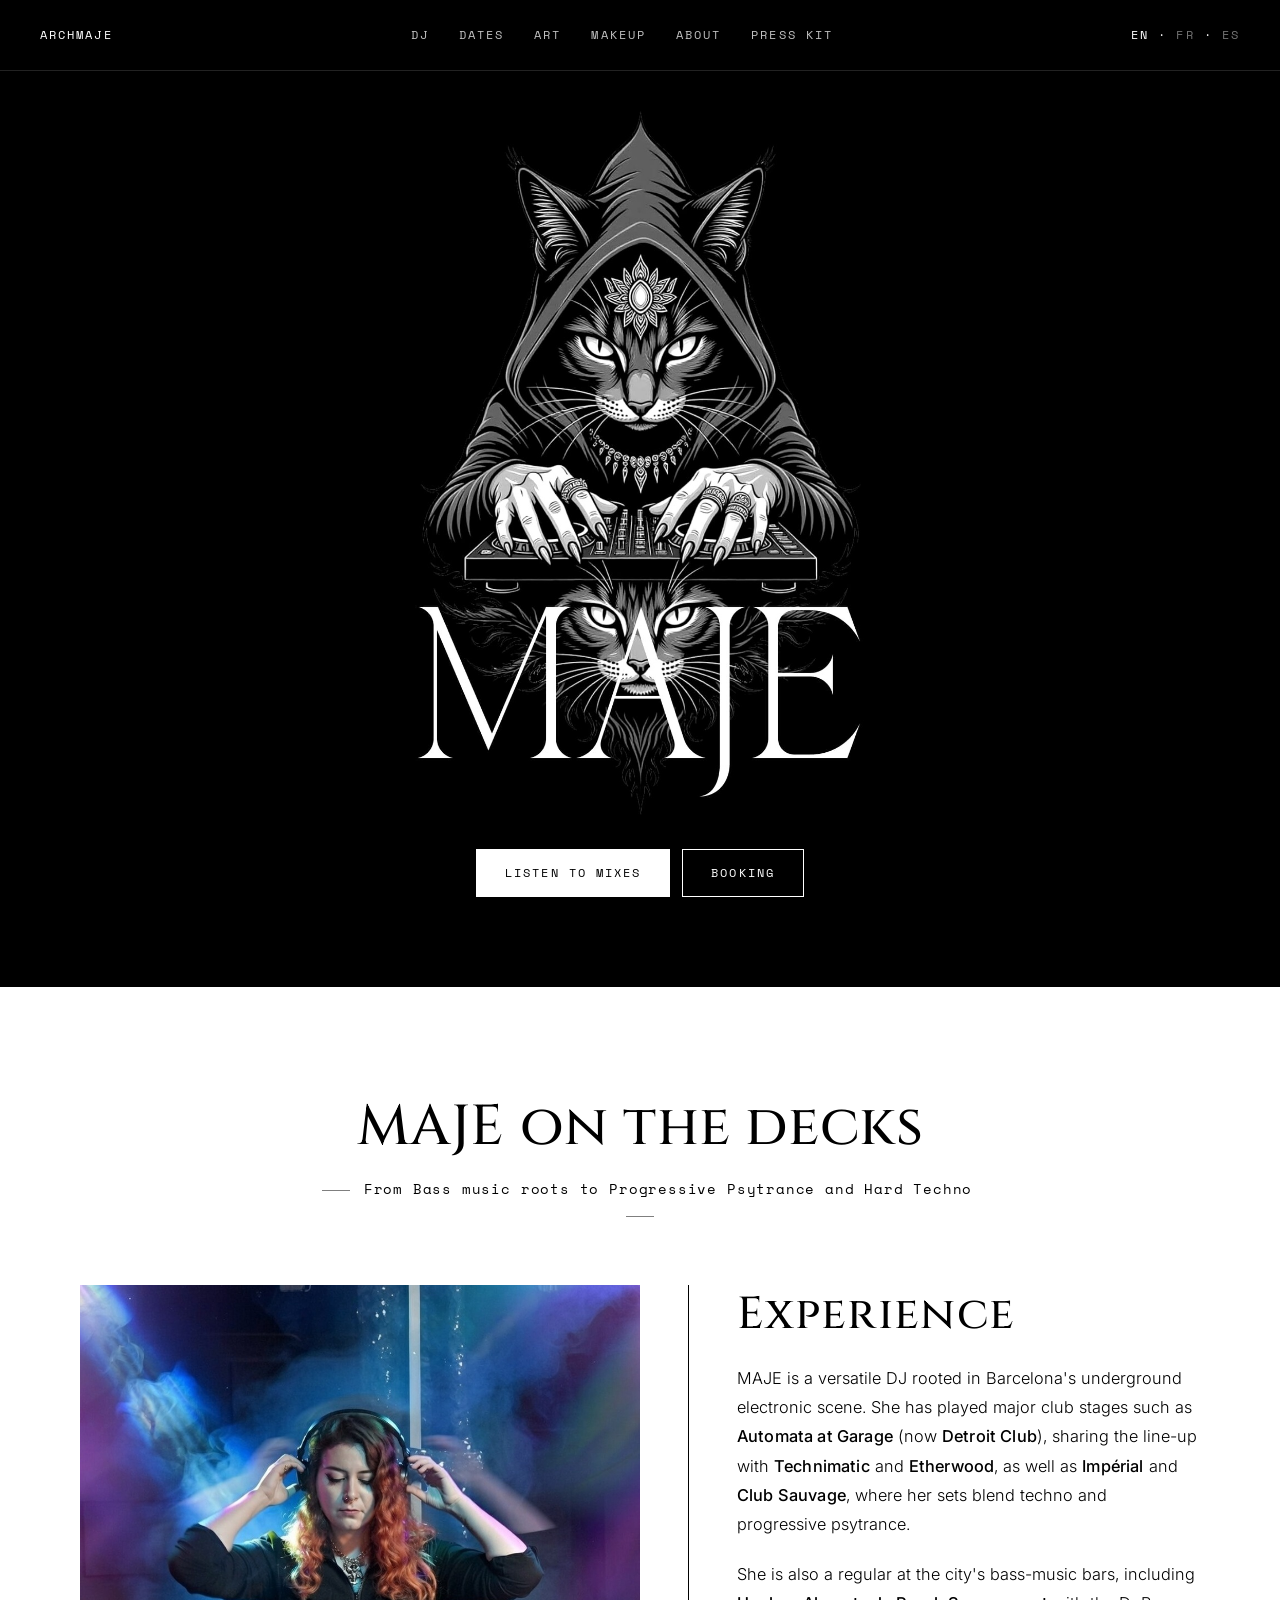
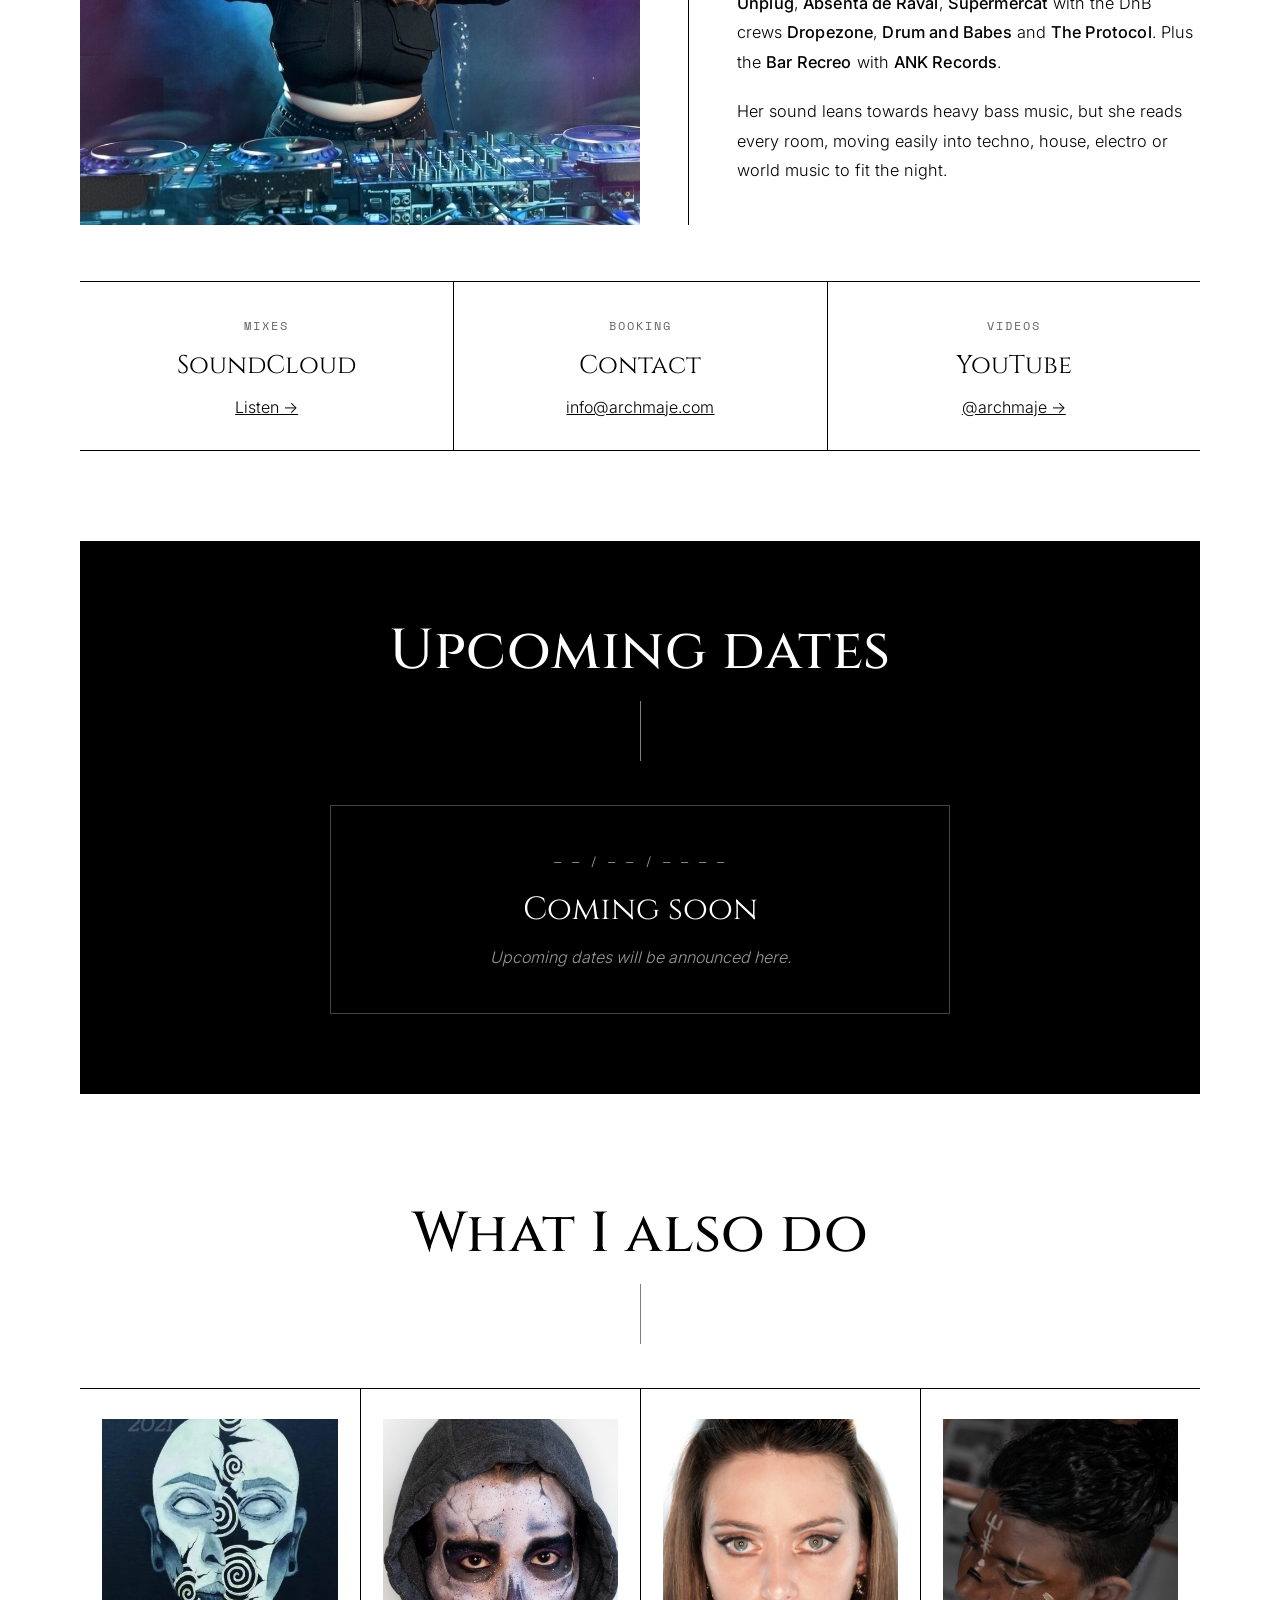
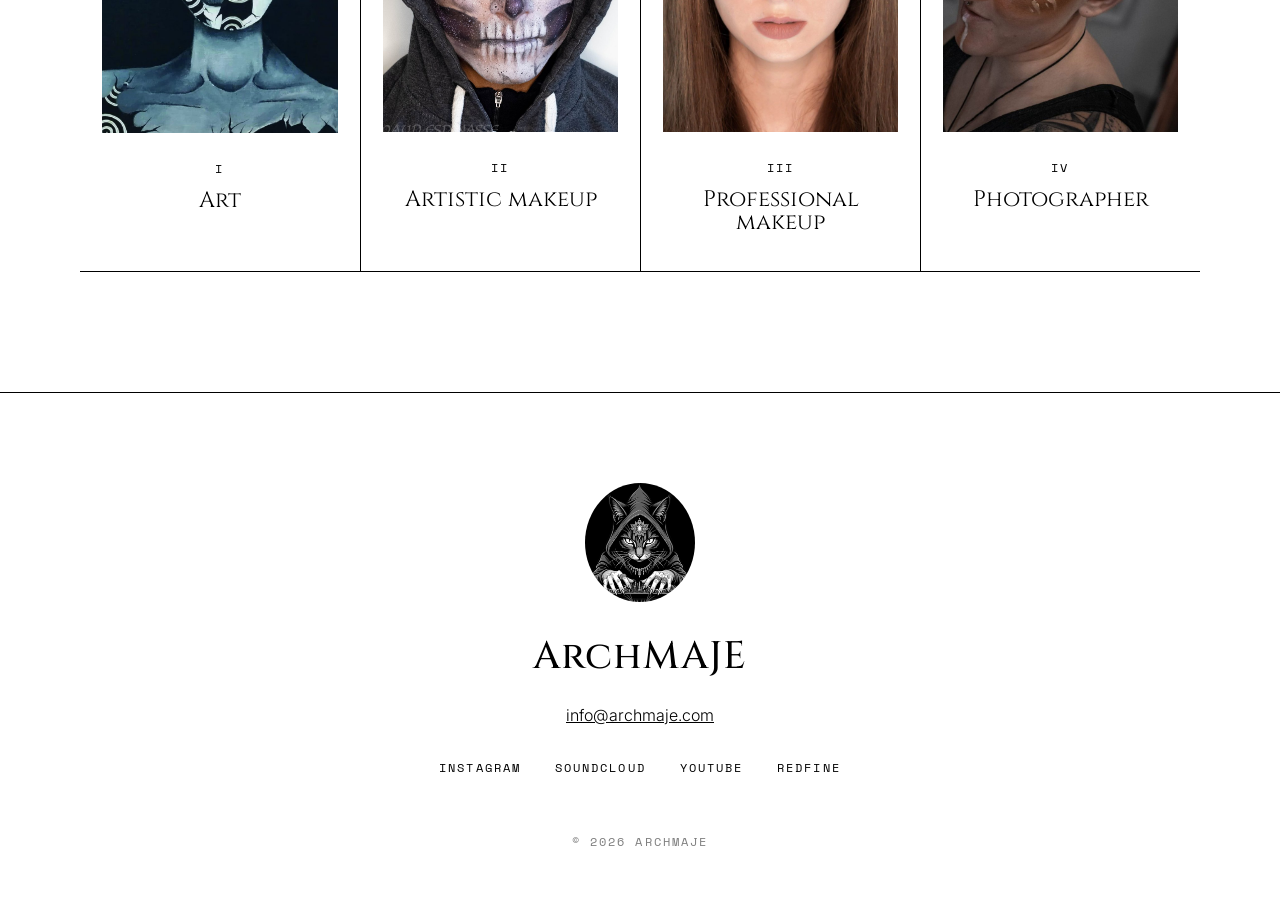
==== index.html @ 9d8100b6 "Add a hooded-cat favicon and link it from every page. The mark is the DJ cat's head from the logo, w" ====
<!doctype html>
<html lang="en">
<head>
<meta charset="utf-8"><meta name="viewport" content="width=device-width,initial-scale=1">
<link rel="icon" href="/favicon.ico" sizes="16x16 32x32 48x48">
<link rel="icon" type="image/png" sizes="32x32" href="/favicon-32x32.png">
<link rel="icon" type="image/png" sizes="16x16" href="/favicon-16x16.png">
<link rel="apple-touch-icon" sizes="180x180" href="/apple-touch-icon.png">
<link rel="manifest" href="/site.webmanifest">
<title>MAJE — ArchMAJE · DJ</title>
<link rel="stylesheet" href="base.css">
<link rel="stylesheet" href="site.css">
<style>
:root{--w:1120px}
.col{max-width:calc(var(--w) + 64px);margin:0 auto;padding:0 32px}
.hero{text-align:center;padding:40px 0 80px}
.hero img{width:min(560px,82vw);margin:0 auto}
.hero .btns{margin-top:34px}
#dj{padding:110px 0 0}
.intro{max-width:720px;margin:0 auto 56px;text-align:center}
.intro .genres{font-size:.85rem;letter-spacing:.06em;line-height:1.9;margin:0}
.intro .genres::before,.intro .genres::after{content:"";display:inline-block;width:28px;height:1px;background:currentColor;vertical-align:middle;margin:0 14px;opacity:.5}
.intro .txt{font-size:1.15rem;line-height:1.7;margin:0}
.djphoto img{width:100%;aspect-ratio:16/9;object-fit:cover;object-position:50% 40%}
.band{background:#000;color:#fff;padding:72px 32px}
.band .exp{max-width:680px;margin:0 auto}
.band .exp p{font-size:1.08rem;line-height:1.8;margin:0 0 24px}
.band .exp p:last-child{margin:0}
.links3{display:grid;grid-template-columns:repeat(3,1fr);border-bottom:1px solid #000}
.links3>div{padding:30px 20px;text-align:center}
.links3>div+div{border-left:1px solid #000}
.links3 b{display:block;font-family:var(--fc);font-weight:400;font-size:1.6rem;margin:8px 0}
#dates{padding:90px 0 0}
.datesbox{background:#000;color:#fff;padding:80px 32px;text-align:center}
.datesbox h2{margin-bottom:18px}
.date{max-width:620px;margin:0 auto;border:1px solid #444;padding:42px 24px}
.date p{font-family:var(--fc);font-size:2rem;margin:10px 0}
#disciplines{padding:110px 0 120px}
.disc{display:grid;grid-template-columns:repeat(4,minmax(0,1fr));border-top:1px solid #000;border-bottom:1px solid #000}
.disc a{display:block;text-decoration:none;padding:30px 22px 36px;text-align:center}
.disc a+a{border-left:1px solid #000}
.disc img{width:100%;aspect-ratio:3/4;object-fit:cover;margin-bottom:22px}
.disc h3{font-family:var(--fc);font-weight:400;font-size:1.4rem;line-height:1.05;margin:8px 0 0}
footer{border-top:1px solid #000}
@media (max-width:860px){
 .col{padding:0 18px}
 #dj{padding:72px 0 0}
 .intro .genres::before,.intro .genres::after{display:none}
 .djphoto img{aspect-ratio:4/5}
 .band{padding:48px 22px}
 .links3{grid-template-columns:1fr}.links3>div+div{border-left:0;border-top:1px solid #000}
 #dates{padding:64px 0 0}.datesbox{padding:56px 18px}
 .date{padding:30px 16px}
 .date p{font-size:1.45rem}
 #disciplines{padding:72px 0 80px}
 .disc{grid-template-columns:repeat(2,minmax(0,1fr))}
 .disc a:nth-child(3){border-left:0}
 .disc a:nth-child(n+3){border-top:1px solid #000}
 .disc a{padding:20px 12px 26px}.disc h3{font-size:1.1rem}
}
.v{font-weight:500;letter-spacing:.01em}
.sigil{width:120px;height:24px;display:block;margin:0 auto;stroke:currentColor;stroke-width:1;fill:none}.sigil .f{fill:currentColor;stroke:none}
.links3{border-top:1px solid #000}
.tc{display:grid;grid-template-columns:1fr 1fr;align-items:stretch}
.tcp img{width:100%;height:100%;min-height:100%;object-fit:cover;object-position:50% 30%}
.tct{border-left:1px solid #000;margin-left:48px;padding:8px 0 40px 48px;display:flex;flex-direction:column;justify-content:center}
.tct .k{opacity:.55;display:block;margin-bottom:14px}
.tct h3{font-family:var(--fd);letter-spacing:.03em;font-weight:500;font-size:2.8rem;line-height:1;margin:0 0 26px}
.tct p{font-size:1.02rem;line-height:1.8;margin:0 0 20px}
.tct p:last-child{margin:0}
.links3{margin-top:56px}
@media (max-width:860px){.tc{grid-template-columns:1fr}.tcp img{aspect-ratio:4/5;height:auto}
.tct{border-left:0;border-top:1px solid #000;margin:32px 0 0;padding:32px 0 0}.tct h3{font-size:2.2rem}.links3{margin-top:44px}}
</style>
</head>
<body>
<div class="dark" style="position:relative">
 <div class="top">
  <a class="mono home" href="./">ArchMAJE</a>
  <nav class="mono"><a href="#dj">DJ</a><a href="#dates">Dates</a><a href="art/">Art</a><a href="makeup/">Makeup</a><a href="about/">About</a><a href="press-kit/">Press kit</a></nav>
  <span class="lang mono"><a class="on" href="#">EN</a> · <a href="#">FR</a> · <a href="#">ES</a></span>
 </div>
 <div class="hero">
  <img src="assets/logo-cats-mark.jpg" alt="MAJE logo: hooded black cat at the decks">
  <div class="btns"><a class="btn fill mono" href="https://soundcloud.com/maud-espinasse">Listen to mixes</a><a class="btn mono" href="mailto:info@archmaje.com">Booking</a></div>
 </div>
</div>

<section id="dj" class="light"><div class="col">
 <h2>MAJE on the decks</h2>
 <div class="intro">
  <p class="genres mono" style="text-transform:none">From Bass music roots to Progressive Psytrance and Hard Techno</p>
 </div>
 <div class="tc">
  <div class="tcp"><img src="assets/dj-photo-clean.jpg" alt="MAJE at the decks"></div>
  <div class="tct">
   <h3>Experience</h3>
   <p>MAJE is a versatile DJ rooted in Barcelona's underground electronic scene. She has played major club stages such as <span class="v">Automata at Garage</span> (now <span class="v">Detroit Club</span>), sharing the line-up with <span class="v">Technimatic</span> and <span class="v">Etherwood</span>, as well as <span class="v">Impérial</span> and <span class="v">Club Sauvage</span>, where her sets blend techno and progressive psytrance.</p>
   <p>She is also a regular at the city's bass-music bars, including <span class="v">Unplug</span>, <span class="v">Absenta de Raval</span>, <span class="v">Supermercat</span> with the DnB crews <span class="v">Dropezone</span>, <span class="v">Drum and Babes</span> and <span class="v">The Protocol</span>. Plus the <span class="v">Bar Recreo</span> with <span class="v">ANK Records</span>.</p>
   <p>Her sound leans towards heavy bass music, but she reads every room, moving easily into techno, house, electro or world music to fit the night.</p>
  </div>
 </div>
 <div class="links3">
  <div><span class="mono" style="opacity:.6">Mixes</span><b>SoundCloud</b><a href="https://soundcloud.com/maud-espinasse">Listen →</a></div>
  <div><span class="mono" style="opacity:.6">Booking</span><b>Contact</b><a href="mailto:info@archmaje.com">info@archmaje.com</a></div>
  <div><span class="mono" style="opacity:.6">Videos</span><b>YouTube</b><a href="https://www.youtube.com/@archmaje">@archmaje →</a></div>
 </div>
</div></section>

<section id="dates" class="light"><div class="col">
 <div class="datesbox">
  <h2>Upcoming dates</h2>
  <div class="rule"></div>
  <div class="date"><span class="mono" style="opacity:.6">— — / — — / — — — —</span><p>Coming soon</p><span class="ph">Upcoming dates will be announced here.</span></div>
 </div>
</div></section>

<section id="disciplines" class="light"><div class="col">
 <h2>What I also do</h2>
 <div class="rule"></div>
 <div class="disc">
  <a href="art/"><img src="assets/site/me/SPIRAL.jpg" alt="Art"><span class="mono">I</span><h3>Art</h3></a>
  <a href="makeup/#artistic"><img src="assets/site/me/JONSQUELETTE.jpg" alt="Artistic makeup"><span class="mono">II</span><h3>Artistic makeup</h3></a>
  <a href="makeup/#photoshoot"><img src="assets/site/me/Victoria2Final.jpg" alt="Professional makeup"><span class="mono">III</span><h3>Professional makeup</h3></a>
  <a href="makeup/#photography"><img src="assets/site/me/DSC9454CROP.jpg" alt="Photographer"><span class="mono">IV</span><h3>Photographer</h3></a>
 </div>
</div></section>

<footer class="light">
 <img class="catmini" src="assets/logo-cat-only.jpg" alt="">
 <p style="font-family:var(--fd);letter-spacing:.03em;font-weight:500;font-size:2.4rem;margin:0">ArchMAJE</p>
 <p><a href="mailto:info@archmaje.com">info@archmaje.com</a></p>
 <div class="soc mono"><a href="https://www.instagram.com/archmaje/">Instagram</a><a href="https://soundcloud.com/maud-espinasse">SoundCloud</a><a href="https://www.youtube.com/@archmaje">YouTube</a><a href="https://archmaje.com/redfine/">Redfine</a></div>
 <p class="mono" style="opacity:.5">© 2026 ArchMAJE</p>
</footer>
</body></html>
---- base.css ----
@font-face{font-family:"Cinzel";src:url("assets/fonts/alt/cinzel/Cinzel%5Bwght%5D.ttf") format("truetype");font-weight:400 900;font-display:swap}
:root{--fd:"Cinzel",serif;--fc:"Cinzel",serif}
@font-face{font-family:"Inter";src:url(assets/fonts/Inter.ttf) format("truetype");font-weight:100 900;font-display:swap}
@font-face{font-family:"Space Mono";src:url(assets/fonts/SpaceMono.ttf) format("truetype");font-display:swap}
*,*::before,*::after{box-sizing:border-box}
html{scroll-behavior:smooth}
body{margin:0;font-family:"Inter",system-ui,sans-serif;font-weight:300;line-height:1.6;-webkit-font-smoothing:antialiased}
img{max-width:100%;display:block}
a{color:inherit}
.mono{font-family:"Space Mono",monospace;text-transform:uppercase;letter-spacing:.18em;font-size:.72rem}
.serif{font-family:var(--fc);font-weight:400}
.bw{filter:grayscale(1) contrast(1.1);transition:filter .4s}
.bw:hover{filter:grayscale(0)}
.lang a{text-decoration:none;opacity:.45}.lang a.on{opacity:1}
.ph{opacity:.55;font-style:italic}
.icon{width:18px;height:18px;fill:currentColor;vertical-align:-3px}
---- site.css ----
/* Shared Grimoire styles for sub-pages */
body{background:#fff;color:#000}
.wrap{max-width:1120px;margin:0 auto;padding:0 32px}
.wide{max-width:1360px;margin:0 auto;padding:0 32px}
.dark{background:#000;color:#fff}
.light{background:#fff;color:#000}
.top{display:flex;justify-content:space-between;align-items:center;gap:20px;padding:26px 40px;border-bottom:1px solid #222}
.top .home{text-decoration:none}
.top nav{display:flex;gap:30px}
.top nav a{text-decoration:none;opacity:.75}
.top nav a:hover,.top nav a.cur{opacity:1;text-decoration:underline;text-underline-offset:6px}
.phero{text-align:center;padding:70px 0 90px;position:relative}
.phero .cat{width:110px;height:110px;border-radius:50%;object-fit:cover;object-position:50% 25%;margin:0 auto 34px;border:1px solid #333}
.phero h1{font-family:var(--fd);letter-spacing:.03em;font-weight:500;font-size:clamp(2.8rem,7vw,6rem);line-height:1;margin:0 0 18px}
.phero p.sub{max-width:620px;margin:0 auto;opacity:.75}
.vert{position:absolute;right:40px;top:50%;transform:translateY(-50%);writing-mode:vertical-rl;letter-spacing:.6em}
.num{display:block;text-align:center;margin-bottom:18px;opacity:.55}
h2{font-family:var(--fd);font-weight:500;text-align:center;font-size:clamp(1.9rem,4.4vw,3.6rem);line-height:1.1;margin:0 0 18px;letter-spacing:.01em}
.rule{width:1px;height:60px;background:currentColor;margin:0 auto 44px;opacity:.5}
section{padding:110px 0}
.btn{display:inline-block;border:1px solid currentColor;padding:14px 28px;text-decoration:none;margin:0 6px 10px}
.dark .btn.fill{background:#fff;color:#000;border-color:#fff}
.light .btn.fill{background:#000;color:#fff;border-color:#000}
.center{text-align:center}
.gal{columns:3 300px;column-gap:18px}
.gal a{display:block;break-inside:avoid;margin:0 0 18px}
.gal img{width:100%;height:auto;transition:opacity .3s}
.gal a:hover img{opacity:.85}
.chips{display:flex;justify-content:center;flex-wrap:wrap;gap:10px;margin:0 0 0}
.chips a{border:1px solid currentColor;padding:9px 16px;text-decoration:none}
.ph{opacity:.6;font-style:italic}
footer{text-align:center;padding:90px 0 40px}
footer .catmini{width:110px;margin:0 auto 24px;border-radius:50%}
footer .soc{display:flex;justify-content:center;gap:34px;margin:30px 0 56px;flex-wrap:wrap}
footer .soc a{text-decoration:none}
@media (max-width:860px){
 .top{flex-wrap:wrap;padding:16px 20px;gap:12px}
 .top nav{order:3;width:100%;overflow-x:auto;gap:12px;padding-bottom:4px;white-space:nowrap;justify-content:space-between;font-size:.62rem;letter-spacing:.1em}
 .vert{display:none}
 .wrap,.wide{padding:0 18px}
 section{padding:72px 0}
 .phero{padding:48px 0 64px}
 .gal{columns:2;column-gap:10px}.gal a{margin-bottom:10px}
}
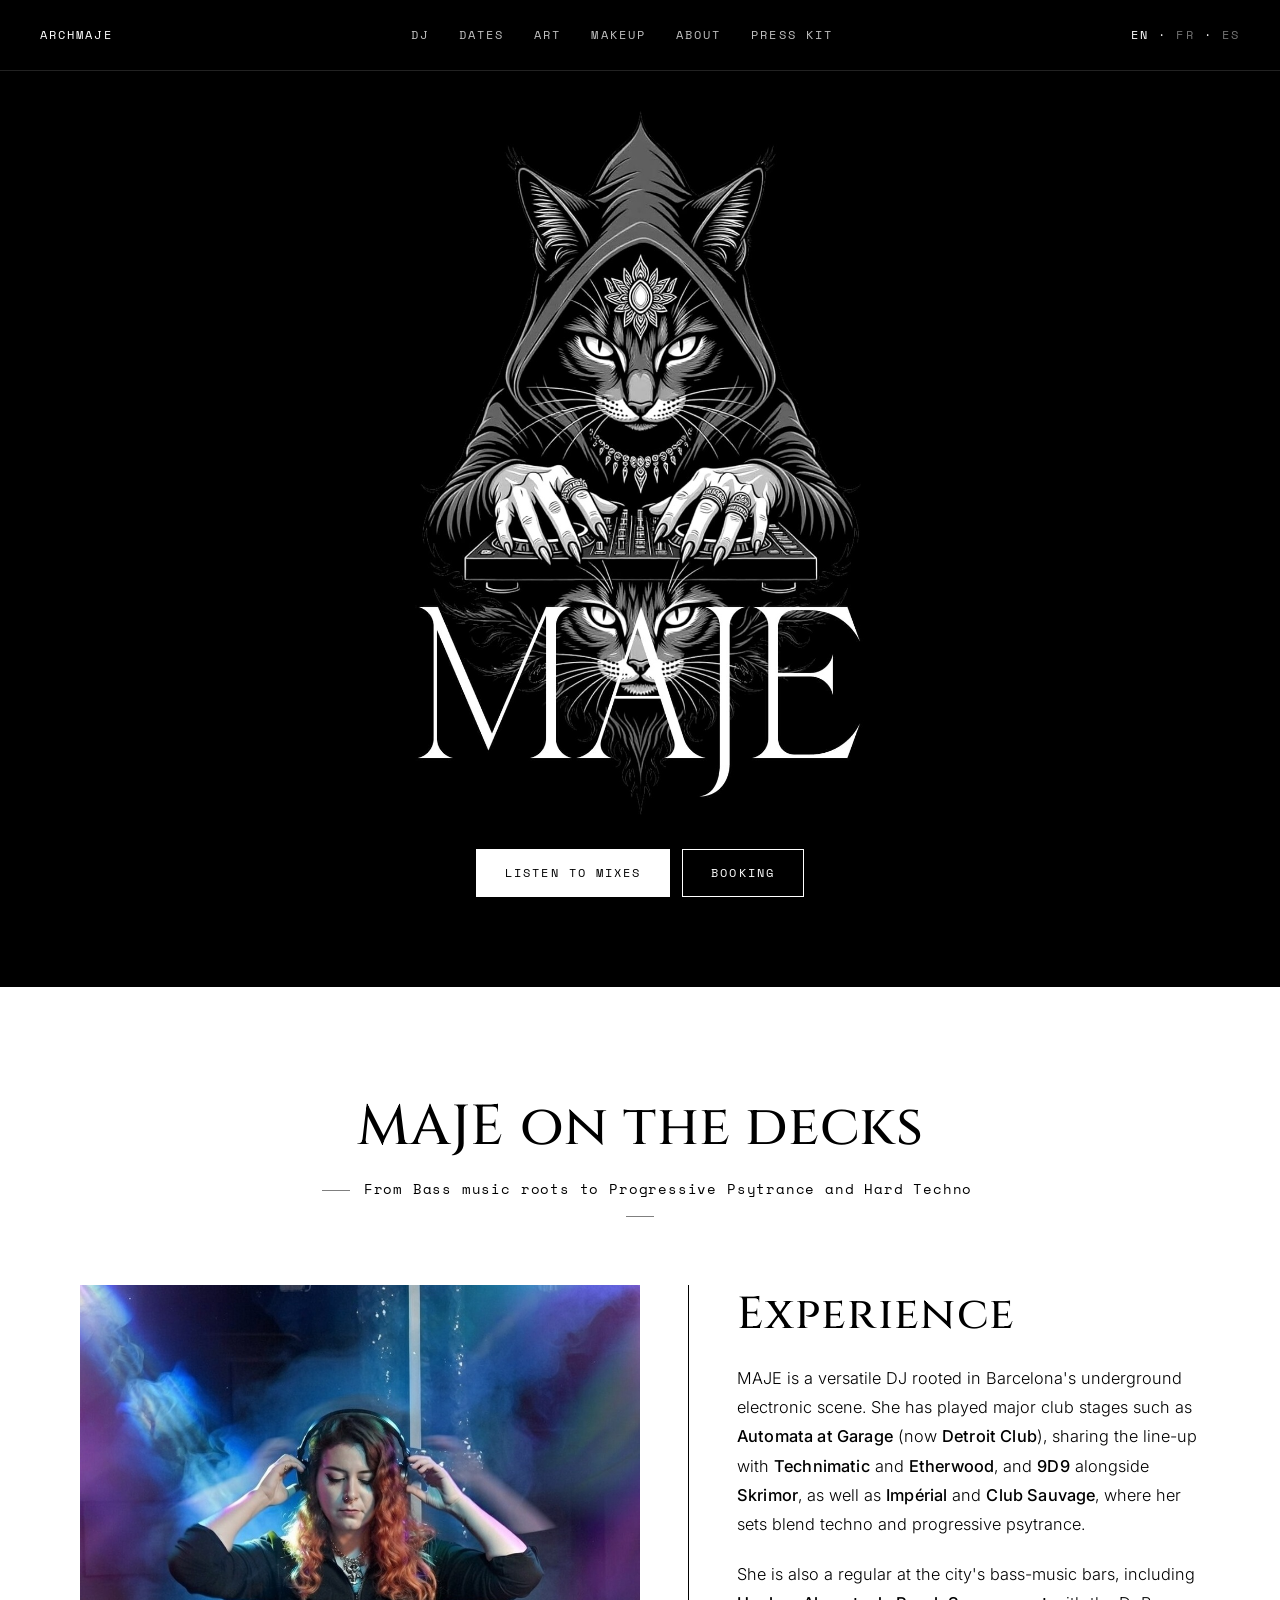
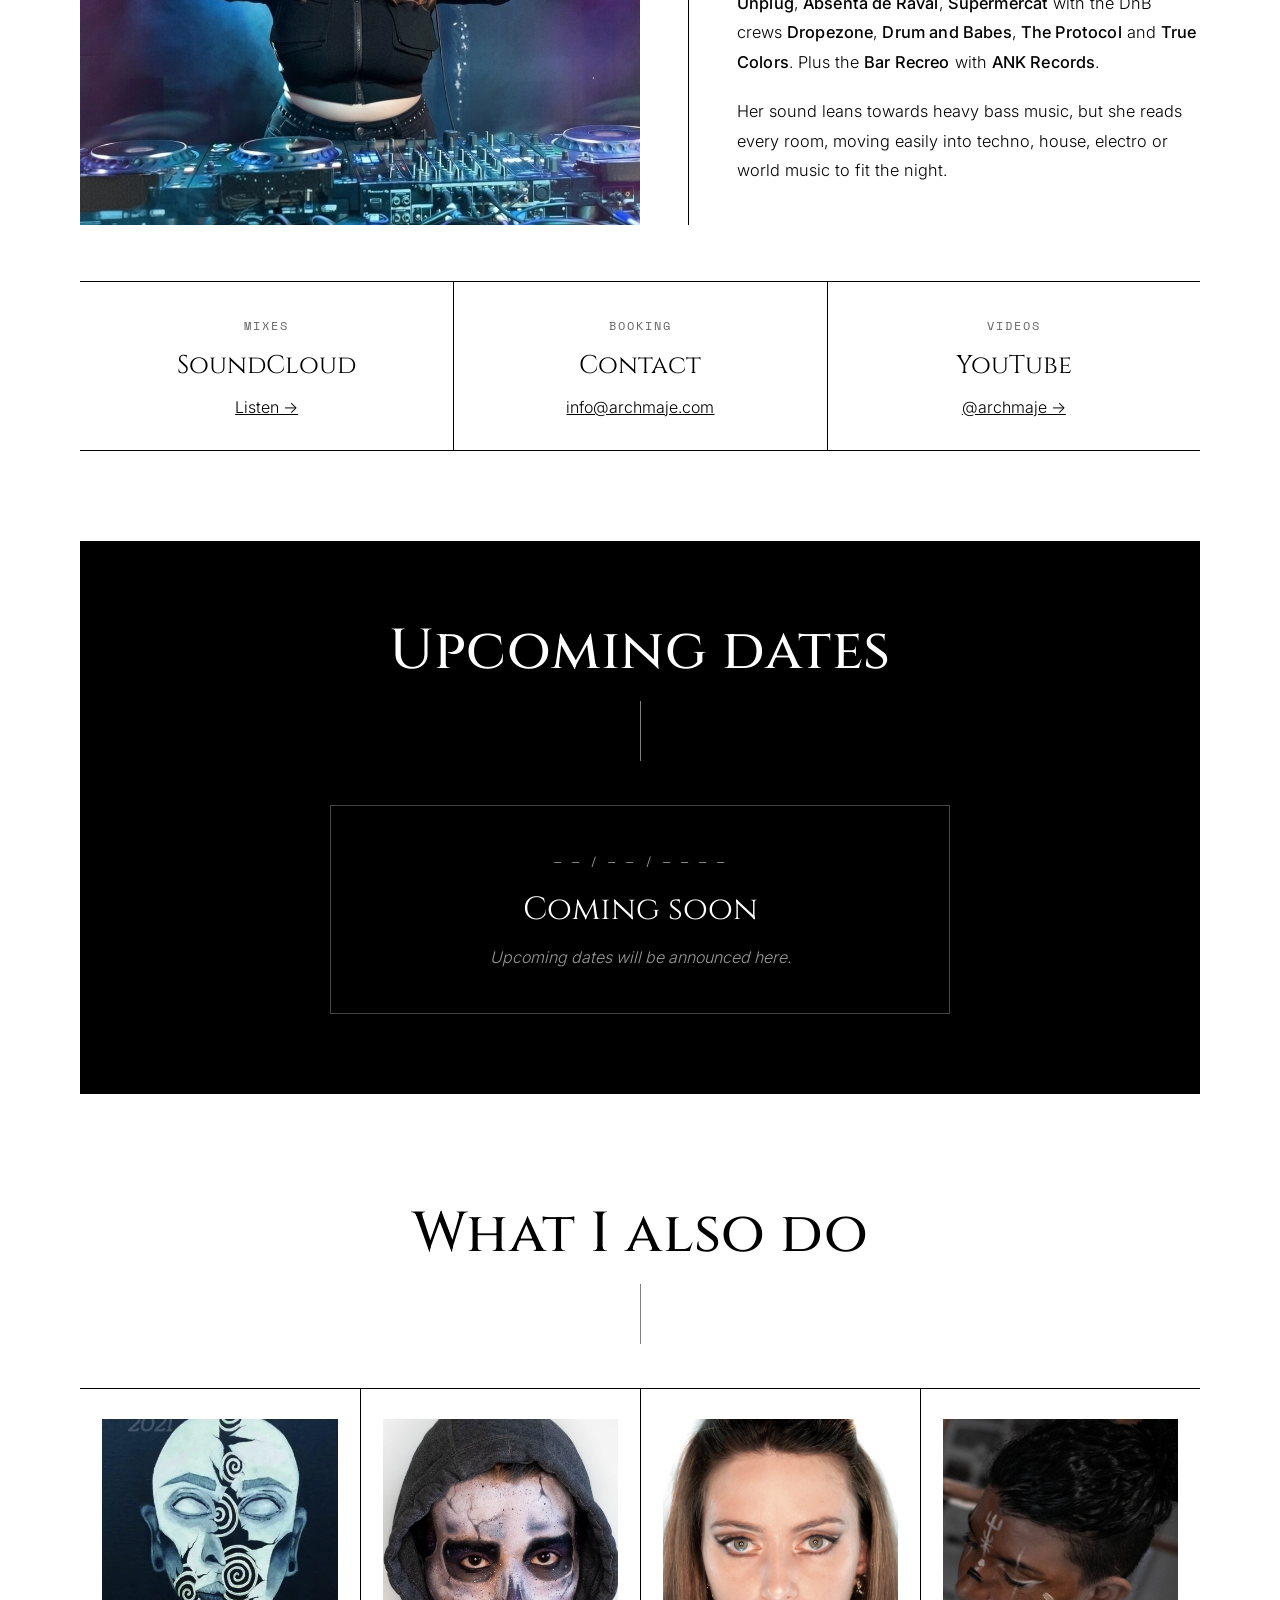
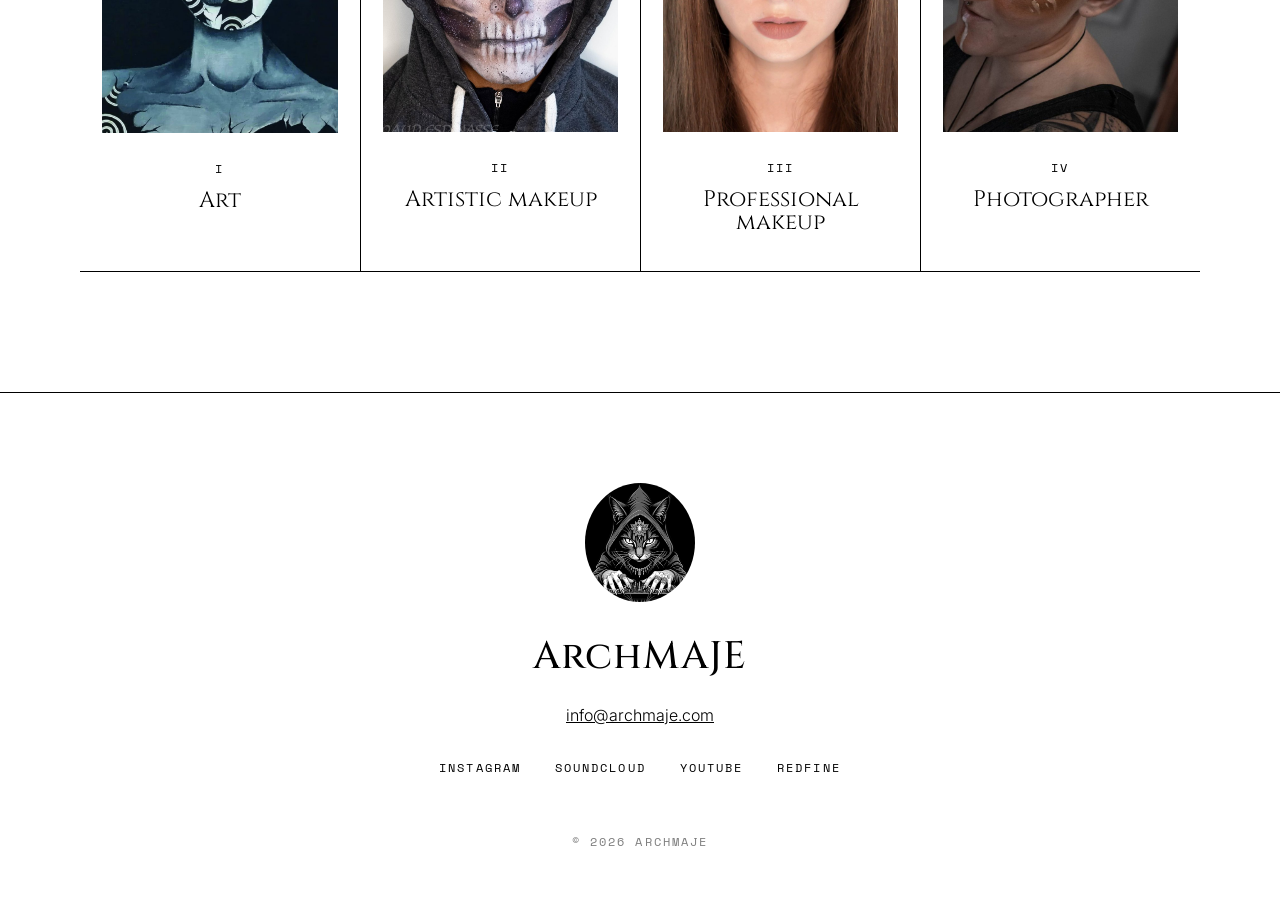
==== commit 52a6a203: "Add 9D9, Skrimor, and True Colors to the Experience copy. Name the 9D9 lineup and the True Colors cr" ====
--- a/index.html
+++ b/index.html
@@ -95,8 +95,8 @@
   <div class="tcp"><img src="assets/dj-photo-clean.jpg" alt="MAJE at the decks"></div>
   <div class="tct">
    <h3>Experience</h3>
-   <p>MAJE is a versatile DJ rooted in Barcelona's underground electronic scene. She has played major club stages such as <span class="v">Automata at Garage</span> (now <span class="v">Detroit Club</span>), sharing the line-up with <span class="v">Technimatic</span> and <span class="v">Etherwood</span>, as well as <span class="v">Impérial</span> and <span class="v">Club Sauvage</span>, where her sets blend techno and progressive psytrance.</p>
-   <p>She is also a regular at the city's bass-music bars, including <span class="v">Unplug</span>, <span class="v">Absenta de Raval</span>, <span class="v">Supermercat</span> with the DnB crews <span class="v">Dropezone</span>, <span class="v">Drum and Babes</span> and <span class="v">The Protocol</span>. Plus the <span class="v">Bar Recreo</span> with <span class="v">ANK Records</span>.</p>
+   <p>MAJE is a versatile DJ rooted in Barcelona's underground electronic scene. She has played major club stages such as <span class="v">Automata at Garage</span> (now <span class="v">Detroit Club</span>), sharing the line-up with <span class="v">Technimatic</span> and <span class="v">Etherwood</span>, and <span class="v">9D9</span> alongside <span class="v">Skrimor</span>, as well as <span class="v">Impérial</span> and <span class="v">Club Sauvage</span>, where her sets blend techno and progressive psytrance.</p>
+   <p>She is also a regular at the city's bass-music bars, including <span class="v">Unplug</span>, <span class="v">Absenta de Raval</span>, <span class="v">Supermercat</span> with the DnB crews <span class="v">Dropezone</span>, <span class="v">Drum and Babes</span>, <span class="v">The Protocol</span> and <span class="v">True Colors</span>. Plus the <span class="v">Bar Recreo</span> with <span class="v">ANK Records</span>.</p>
    <p>Her sound leans towards heavy bass music, but she reads every room, moving easily into techno, house, electro or world music to fit the night.</p>
   </div>
  </div>
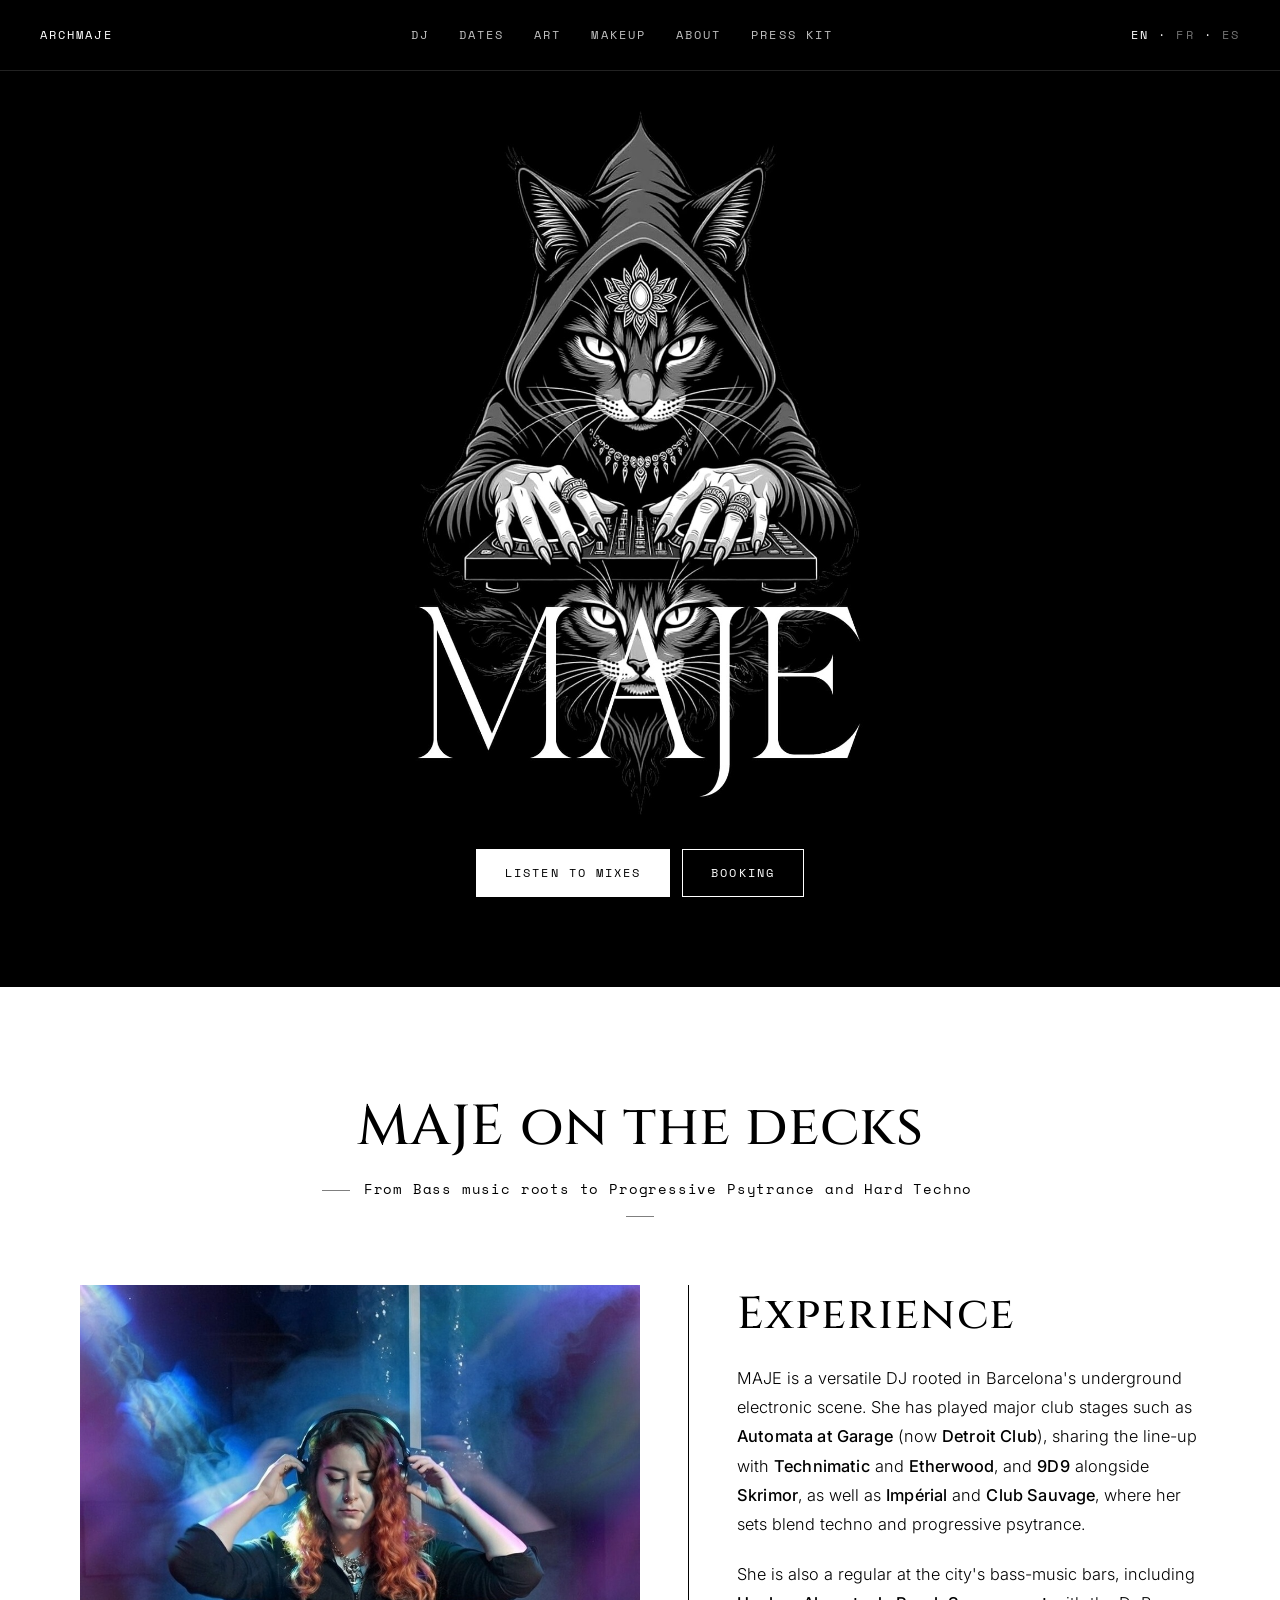
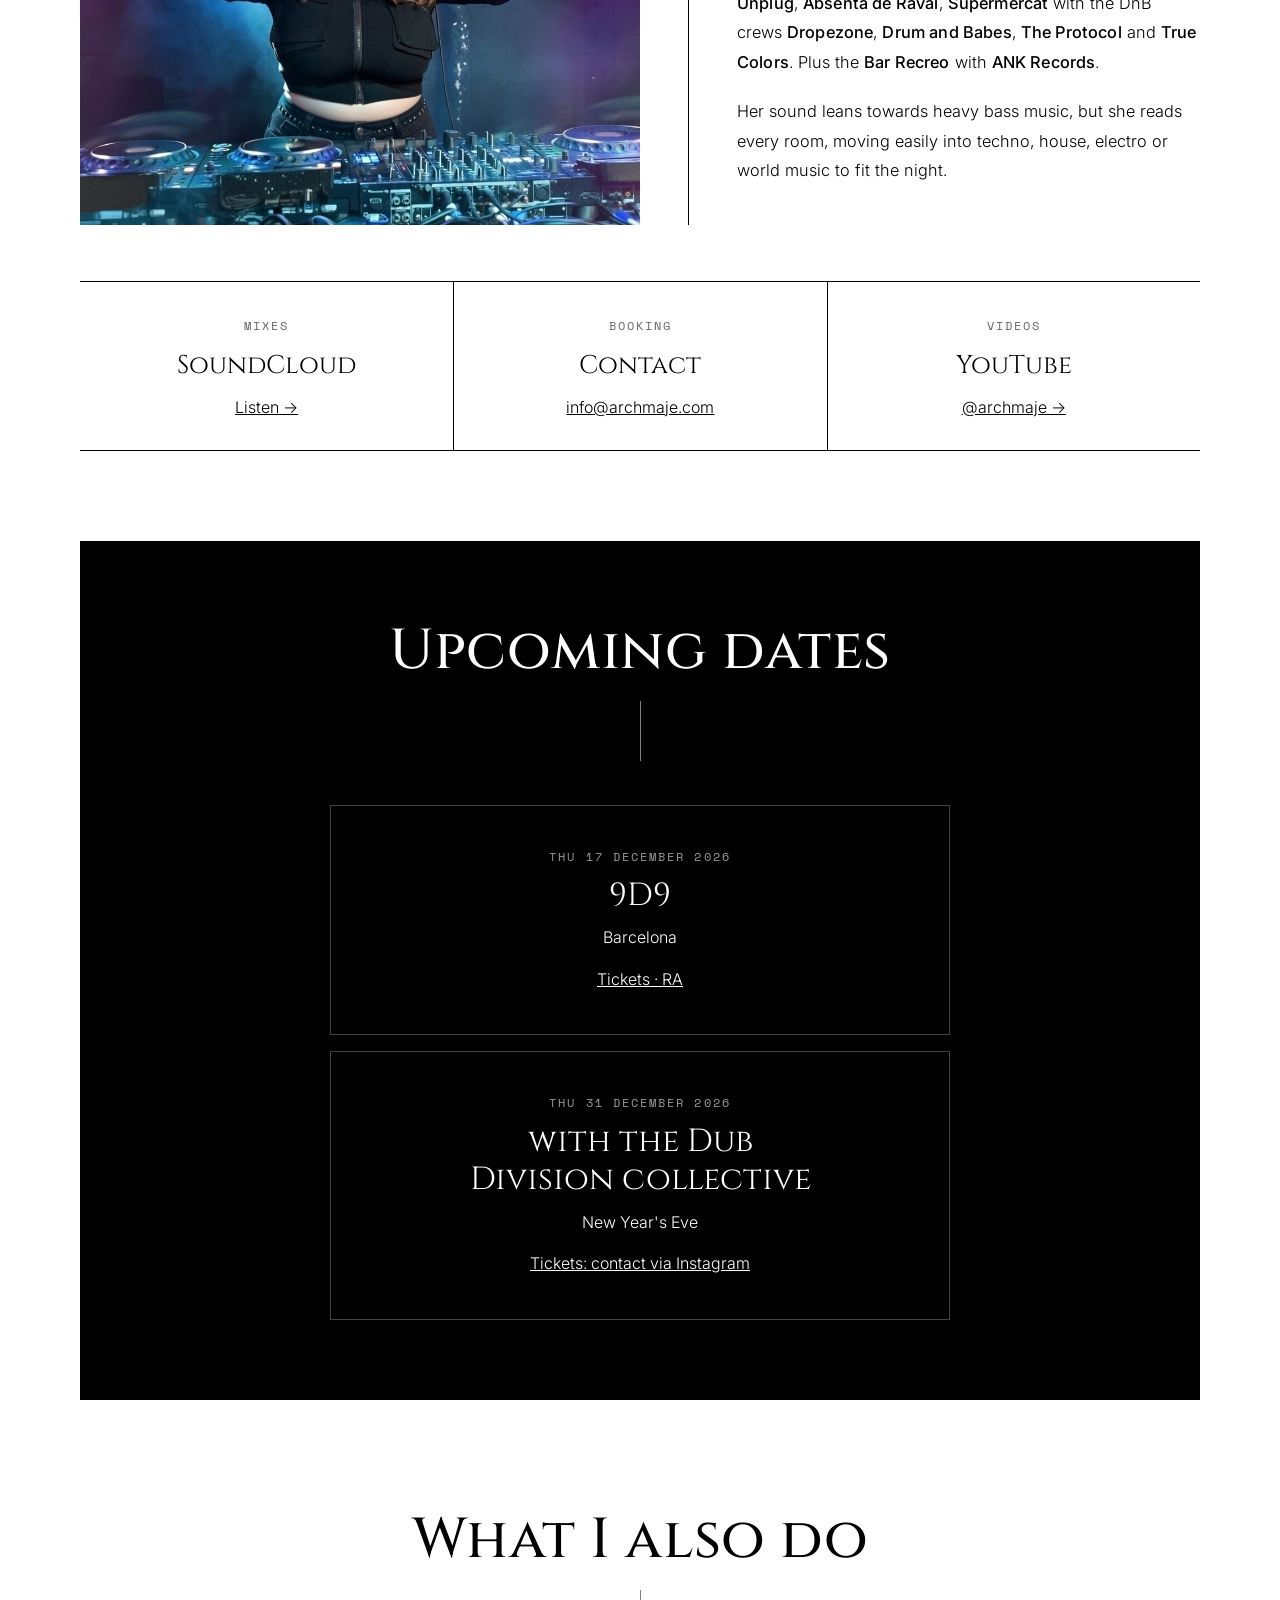
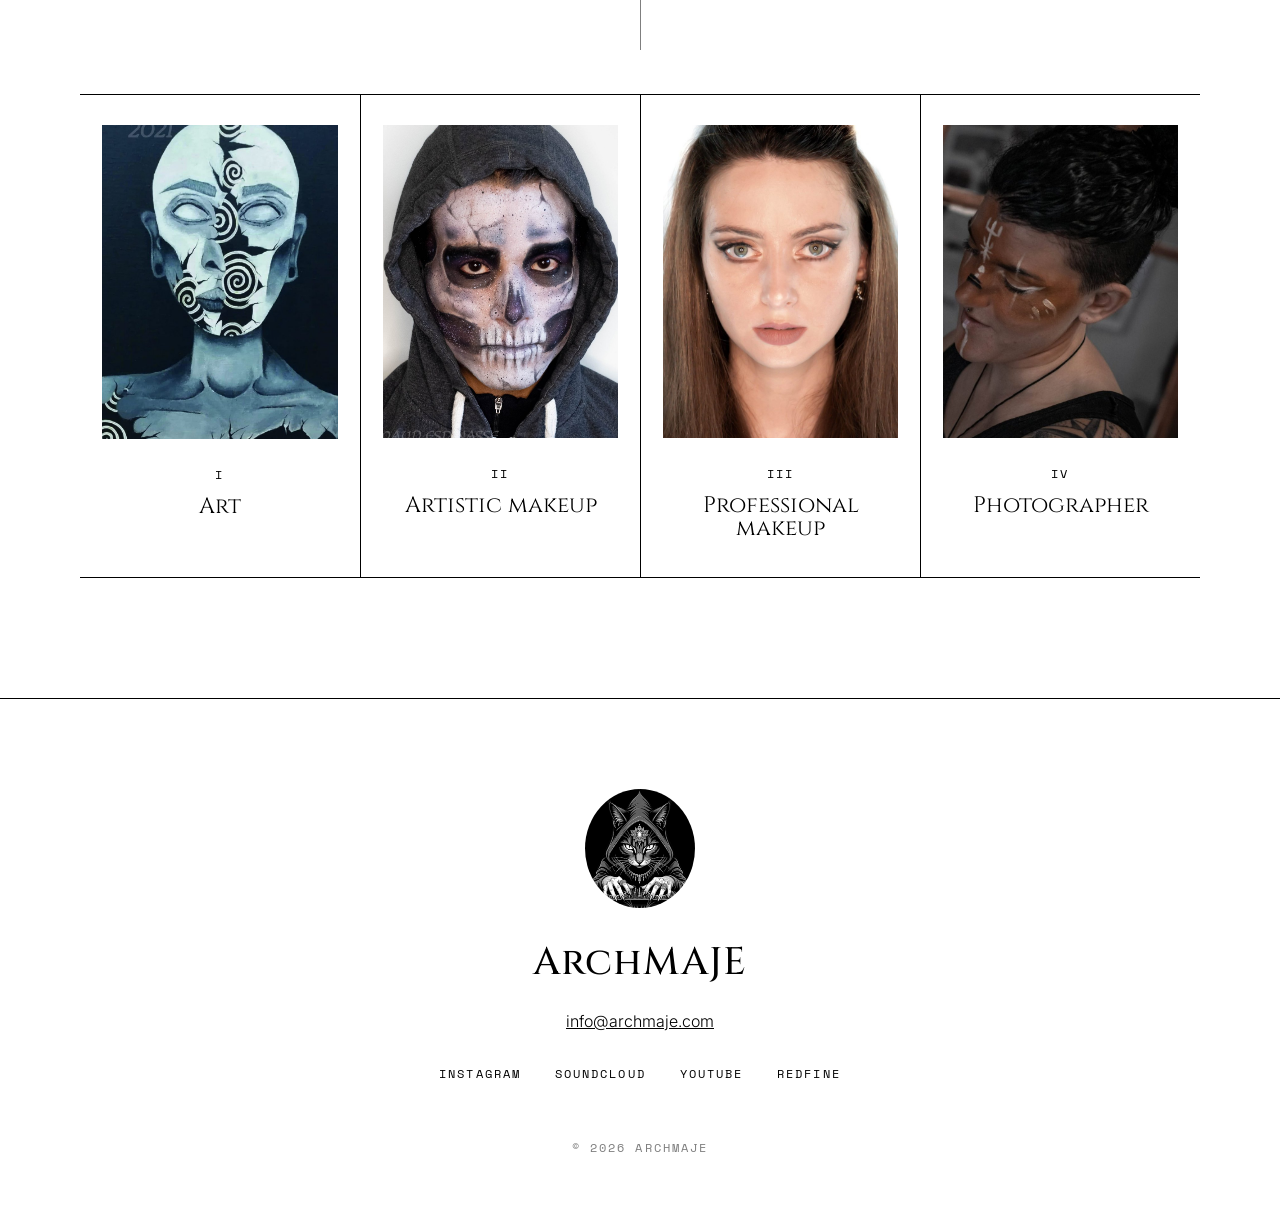
==== commit c70e5d31: "Add MAJE's December 2026 dates to the home page and press kit. List 9D9 in Barcelona on 17 December " ====
--- a/index.html
+++ b/index.html
@@ -33,8 +33,12 @@
 #dates{padding:90px 0 0}
 .datesbox{background:#000;color:#fff;padding:80px 32px;text-align:center}
 .datesbox h2{margin-bottom:18px}
-.date{max-width:620px;margin:0 auto;border:1px solid #444;padding:42px 24px}
-.date p{font-family:var(--fc);font-size:2rem;margin:10px 0}
+.dates{list-style:none;max-width:620px;margin:0 auto;padding:0;display:flex;flex-direction:column;gap:16px}
+.dates li{border:1px solid #444;padding:42px 24px}
+.dates time{display:block;opacity:.6}
+.dates p{font-family:var(--fc);font-size:2rem;line-height:1.2;margin:10px 0;text-wrap:balance}
+.dates .where{display:block}
+.dates a{display:inline-block;margin-top:16px}
 #disciplines{padding:110px 0 120px}
 .disc{display:grid;grid-template-columns:repeat(4,minmax(0,1fr));border-top:1px solid #000;border-bottom:1px solid #000}
 .disc a{display:block;text-decoration:none;padding:30px 22px 36px;text-align:center}
@@ -50,8 +54,8 @@
  .band{padding:48px 22px}
  .links3{grid-template-columns:1fr}.links3>div+div{border-left:0;border-top:1px solid #000}
  #dates{padding:64px 0 0}.datesbox{padding:56px 18px}
- .date{padding:30px 16px}
- .date p{font-size:1.45rem}
+ .dates li{padding:30px 16px}
+ .dates p{font-size:1.45rem}
  #disciplines{padding:72px 0 80px}
  .disc{grid-template-columns:repeat(2,minmax(0,1fr))}
  .disc a:nth-child(3){border-left:0}
@@ -111,7 +115,21 @@
  <div class="datesbox">
   <h2>Upcoming dates</h2>
   <div class="rule"></div>
-  <div class="date"><span class="mono" style="opacity:.6">— — / — — / — — — —</span><p>Coming soon</p><span class="ph">Upcoming dates will be announced here.</span></div>
+  <!-- One <li> per gig, earliest first. Keep press-kit/index.html in sync. -->
+  <ul class="dates">
+   <li>
+    <time class="mono" datetime="2026-12-17">Thu 17 December 2026</time>
+    <p>9D9</p>
+    <span class="where">Barcelona</span>
+    <a href="https://ra.co/events/2591826" target="_blank" rel="noopener">Tickets · RA</a>
+   </li>
+   <li>
+    <time class="mono" datetime="2026-12-31">Thu 31 December 2026</time>
+    <p>with the Dub Division collective</p>
+    <span class="where">New Year's Eve</span>
+    <a href="https://www.instagram.com/archmaje/" target="_blank" rel="noopener">Tickets: contact via Instagram</a>
+   </li>
+  </ul>
  </div>
 </div></section>
 
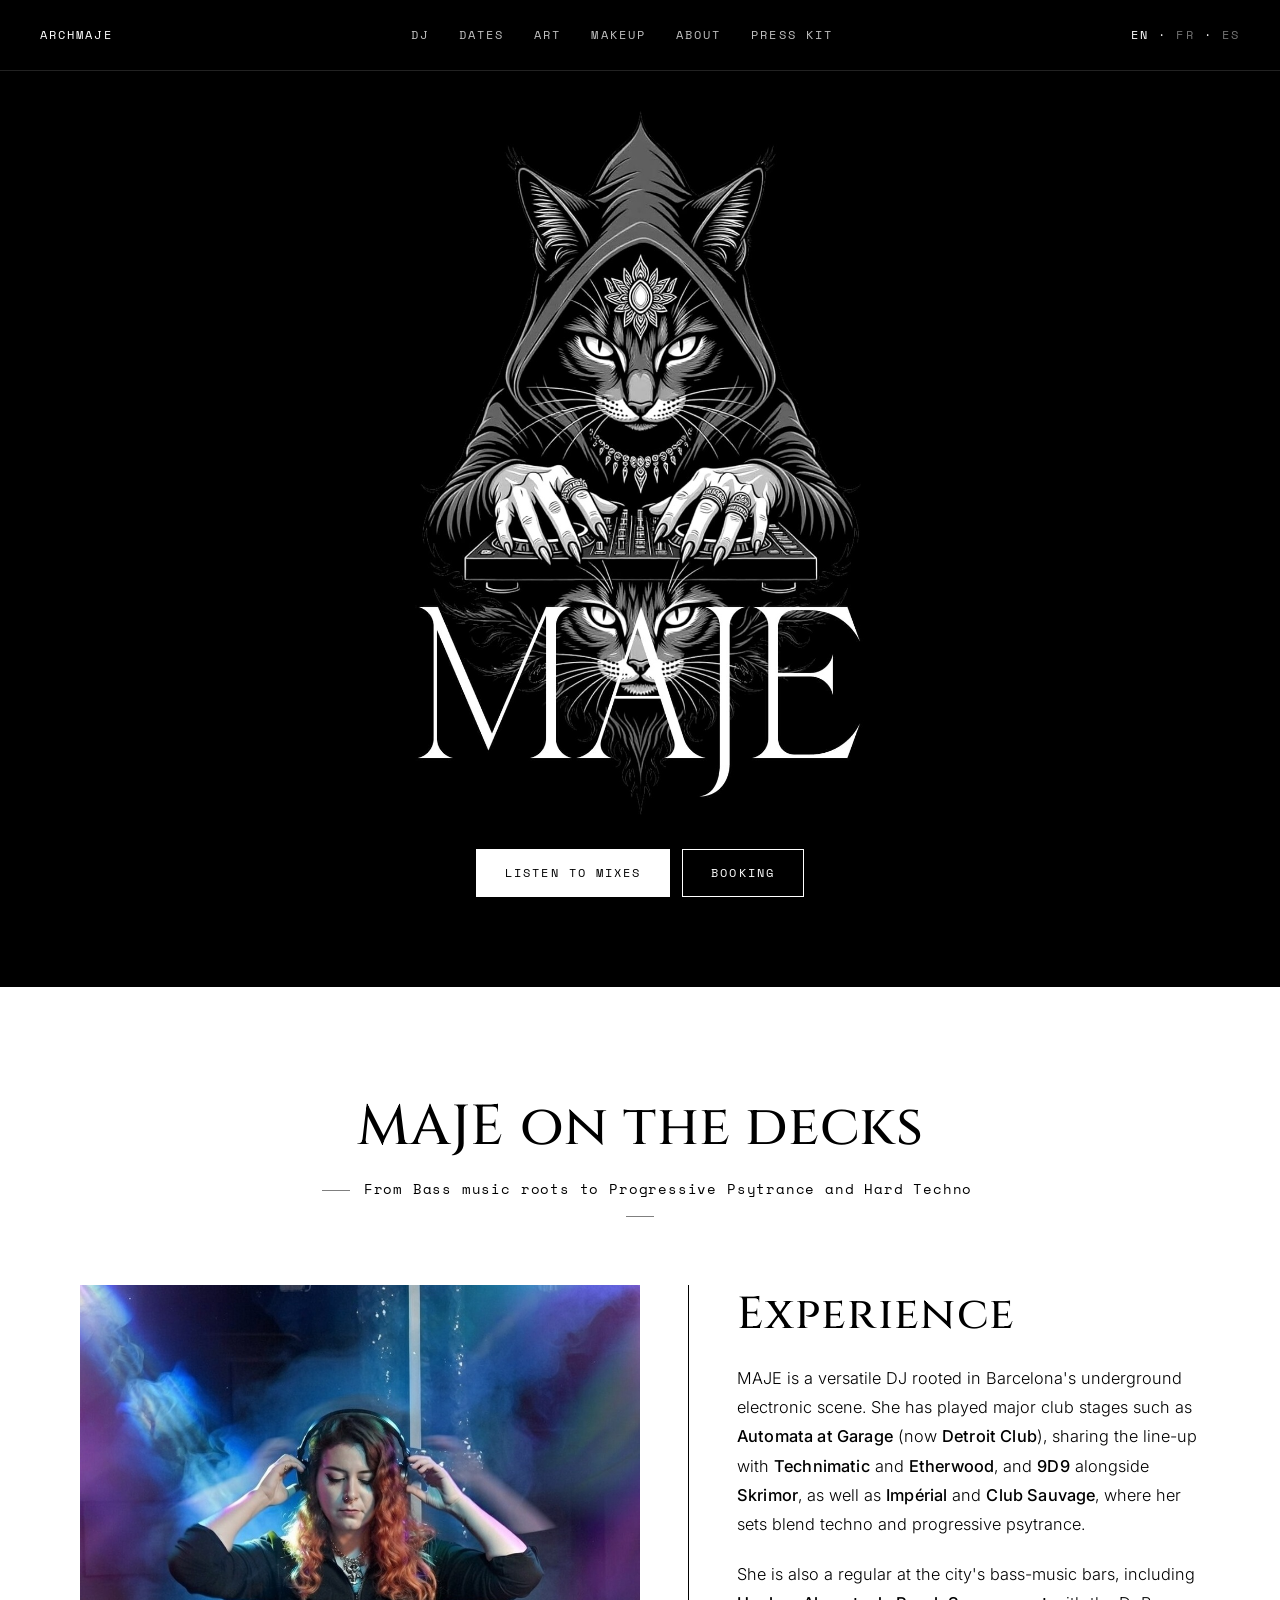
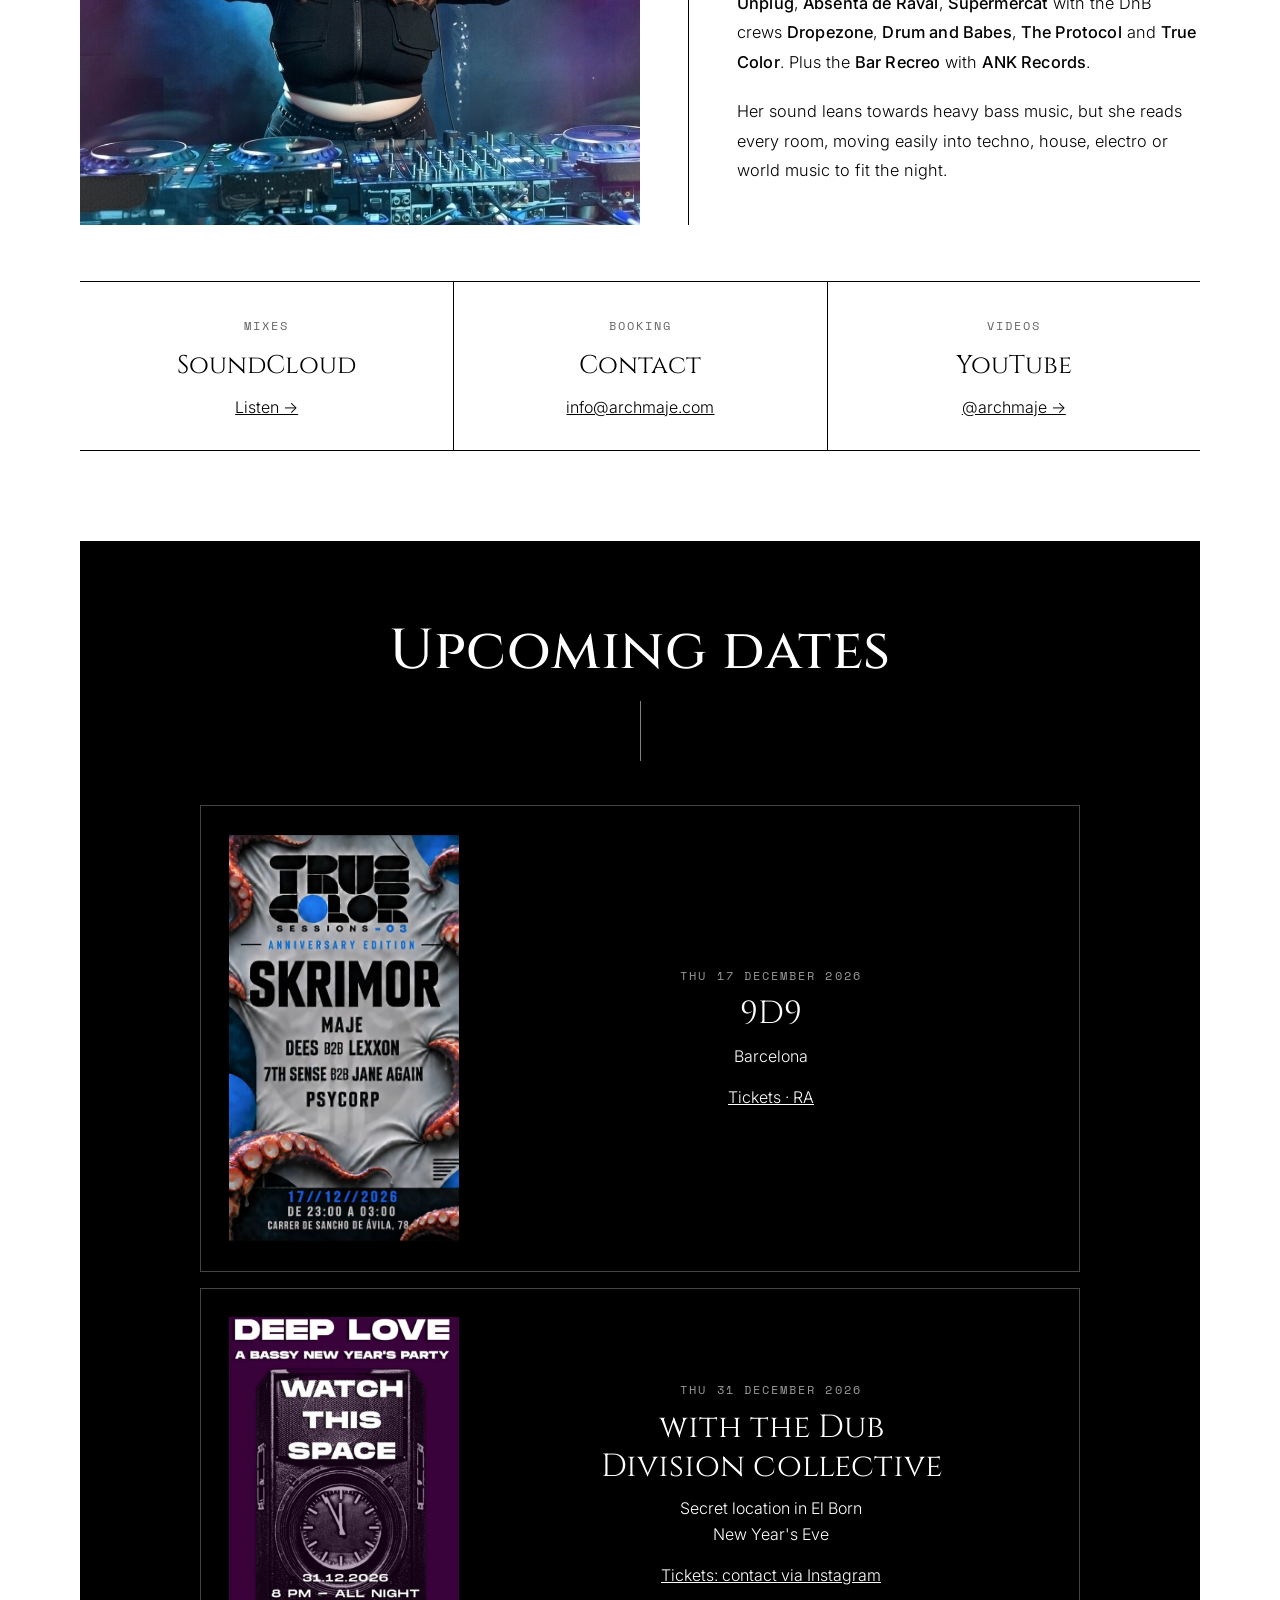
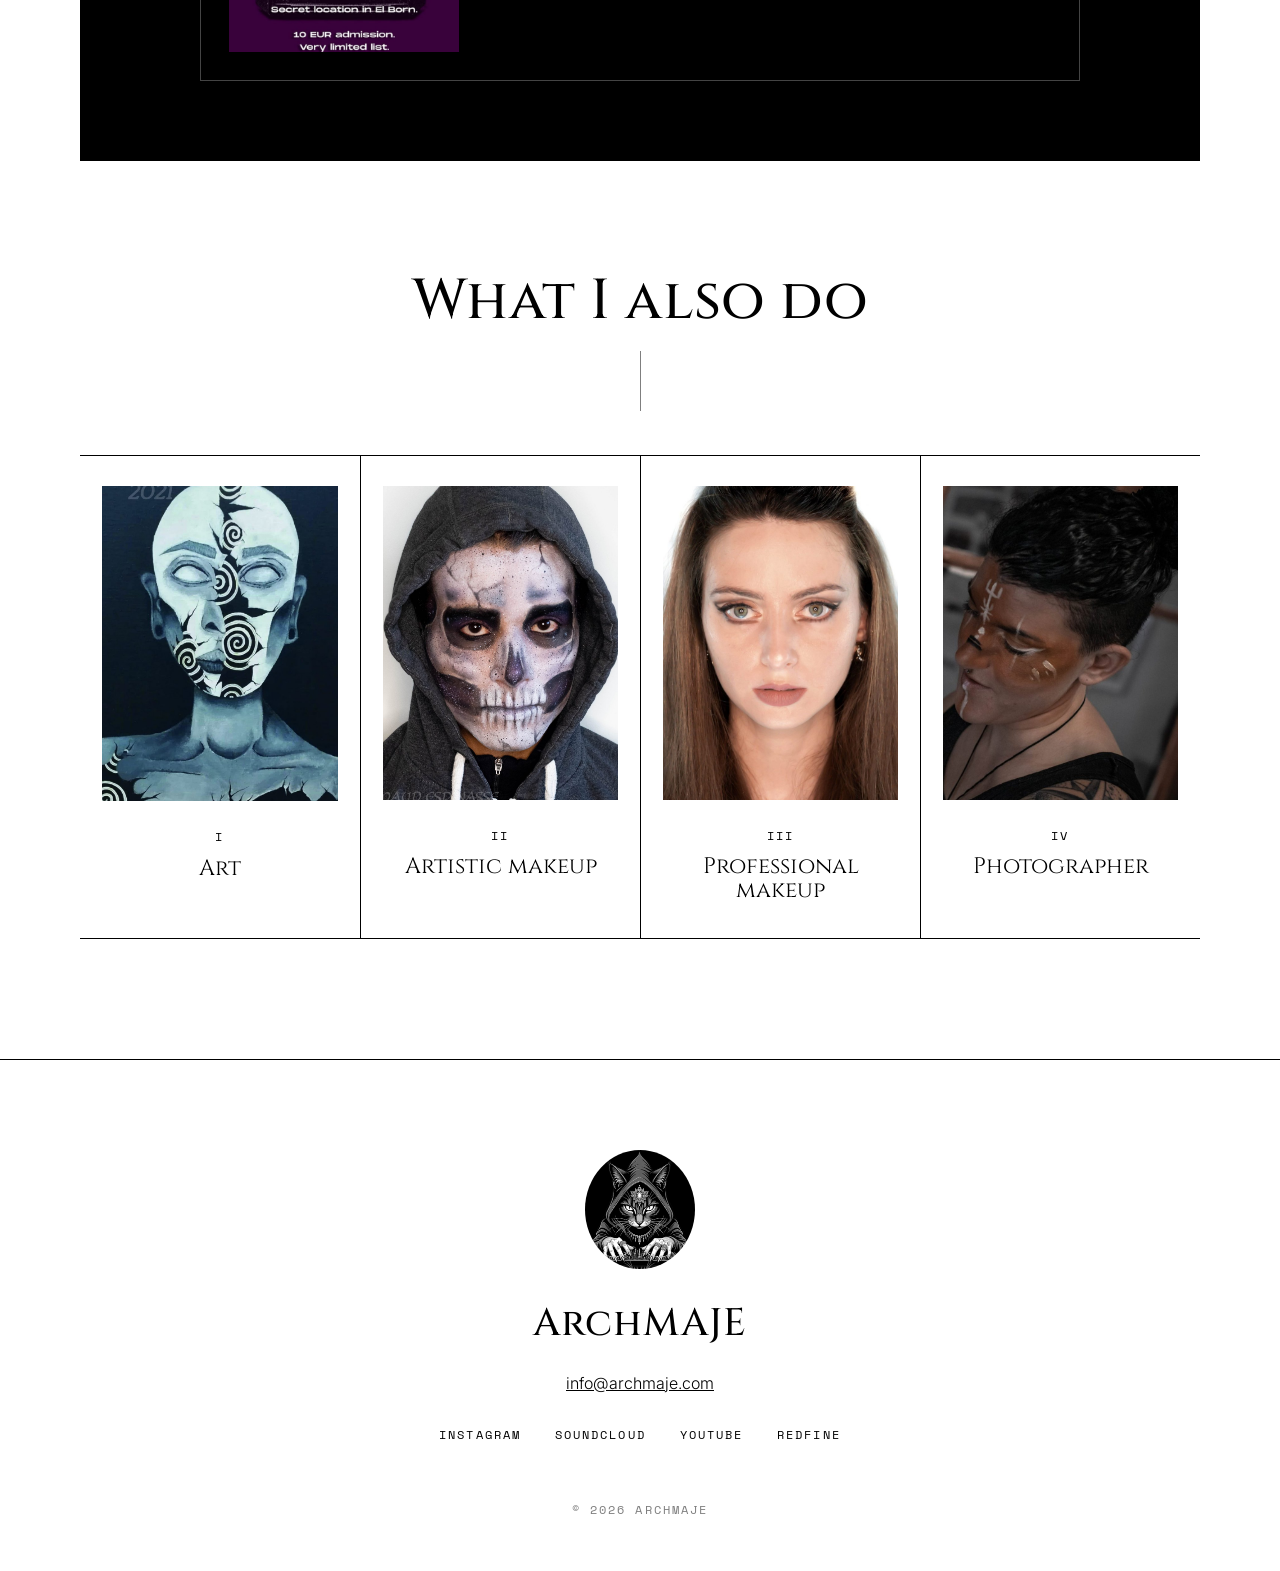
==== commit a5c9a471: "Add the December flyers and name the crew True Color. Show each flyer beside its date, note the secr" ====
--- a/index.html
+++ b/index.html
@@ -33,12 +33,15 @@
 #dates{padding:90px 0 0}
 .datesbox{background:#000;color:#fff;padding:80px 32px;text-align:center}
 .datesbox h2{margin-bottom:18px}
-.dates{list-style:none;max-width:620px;margin:0 auto;padding:0;display:flex;flex-direction:column;gap:16px}
-.dates li{border:1px solid #444;padding:42px 24px}
+.dates{list-style:none;max-width:880px;margin:0 auto;padding:0;display:flex;flex-direction:column;gap:16px}
+.dates li{border:1px solid #444;padding:28px;display:grid;grid-template-columns:minmax(150px,230px) minmax(0,1fr);gap:22px 32px;align-items:center}
+.dates .flyer{display:block;text-decoration:none;line-height:0}
+.dates .flyer img{width:100%;height:auto;display:block}
+.dates .flyer:hover img{opacity:.85}
 .dates time{display:block;opacity:.6}
 .dates p{font-family:var(--fc);font-size:2rem;line-height:1.2;margin:10px 0;text-wrap:balance}
 .dates .where{display:block}
-.dates a{display:inline-block;margin-top:16px}
+.dates .info a{display:inline-block;margin-top:16px}
 #disciplines{padding:110px 0 120px}
 .disc{display:grid;grid-template-columns:repeat(4,minmax(0,1fr));border-top:1px solid #000;border-bottom:1px solid #000}
 .disc a{display:block;text-decoration:none;padding:30px 22px 36px;text-align:center}
@@ -54,7 +57,8 @@
  .band{padding:48px 22px}
  .links3{grid-template-columns:1fr}.links3>div+div{border-left:0;border-top:1px solid #000}
  #dates{padding:64px 0 0}.datesbox{padding:56px 18px}
- .dates li{padding:30px 16px}
+ .dates li{grid-template-columns:1fr;padding:24px 16px;gap:18px}
+ .dates .flyer{max-width:280px;margin:0 auto}
  .dates p{font-size:1.45rem}
  #disciplines{padding:72px 0 80px}
  .disc{grid-template-columns:repeat(2,minmax(0,1fr))}
@@ -100,7 +104,7 @@
   <div class="tct">
    <h3>Experience</h3>
    <p>MAJE is a versatile DJ rooted in Barcelona's underground electronic scene. She has played major club stages such as <span class="v">Automata at Garage</span> (now <span class="v">Detroit Club</span>), sharing the line-up with <span class="v">Technimatic</span> and <span class="v">Etherwood</span>, and <span class="v">9D9</span> alongside <span class="v">Skrimor</span>, as well as <span class="v">Impérial</span> and <span class="v">Club Sauvage</span>, where her sets blend techno and progressive psytrance.</p>
-   <p>She is also a regular at the city's bass-music bars, including <span class="v">Unplug</span>, <span class="v">Absenta de Raval</span>, <span class="v">Supermercat</span> with the DnB crews <span class="v">Dropezone</span>, <span class="v">Drum and Babes</span>, <span class="v">The Protocol</span> and <span class="v">True Colors</span>. Plus the <span class="v">Bar Recreo</span> with <span class="v">ANK Records</span>.</p>
+   <p>She is also a regular at the city's bass-music bars, including <span class="v">Unplug</span>, <span class="v">Absenta de Raval</span>, <span class="v">Supermercat</span> with the DnB crews <span class="v">Dropezone</span>, <span class="v">Drum and Babes</span>, <span class="v">The Protocol</span> and <span class="v">True Color</span>. Plus the <span class="v">Bar Recreo</span> with <span class="v">ANK Records</span>.</p>
    <p>Her sound leans towards heavy bass music, but she reads every room, moving easily into techno, house, electro or world music to fit the night.</p>
   </div>
  </div>
@@ -118,16 +122,23 @@
   <!-- One <li> per gig, earliest first. Keep press-kit/index.html in sync. -->
   <ul class="dates">
    <li>
-    <time class="mono" datetime="2026-12-17">Thu 17 December 2026</time>
-    <p>9D9</p>
-    <span class="where">Barcelona</span>
-    <a href="https://ra.co/events/2591826" target="_blank" rel="noopener">Tickets · RA</a>
+    <a class="flyer" href="assets/img/gigs/true-color-sessions-03-2026-12-17.jpg" target="_blank" rel="noopener"><img src="assets/img/gigs/true-color-sessions-03-2026-12-17.jpg" width="506" height="900" loading="lazy" alt="True Color Sessions 03 flyer, 17 December 2026 at 9D9, Barcelona."></a>
+    <div class="info">
+     <time class="mono" datetime="2026-12-17">Thu 17 December 2026</time>
+     <p>9D9</p>
+     <span class="where">Barcelona</span>
+     <a href="https://ra.co/events/2591826" target="_blank" rel="noopener">Tickets · RA</a>
+    </div>
    </li>
    <li>
-    <time class="mono" datetime="2026-12-31">Thu 31 December 2026</time>
-    <p>with the Dub Division collective</p>
-    <span class="where">New Year's Eve</span>
-    <a href="https://www.instagram.com/archmaje/" target="_blank" rel="noopener">Tickets: contact via Instagram</a>
+    <a class="flyer" href="assets/img/gigs/deep-love-2026-12-31.jpg" target="_blank" rel="noopener"><img src="assets/img/gigs/deep-love-2026-12-31.jpg" width="618" height="900" loading="lazy" alt="Deep Love flyer, 31 December 2026 with the Dub Division collective. Secret location in El Born."></a>
+    <div class="info">
+     <time class="mono" datetime="2026-12-31">Thu 31 December 2026</time>
+     <p>with the Dub Division collective</p>
+     <span class="where">Secret location in El Born</span>
+     <span class="where">New Year's Eve</span>
+     <a href="https://www.instagram.com/archmaje/" target="_blank" rel="noopener">Tickets: contact via Instagram</a>
+    </div>
    </li>
   </ul>
  </div>
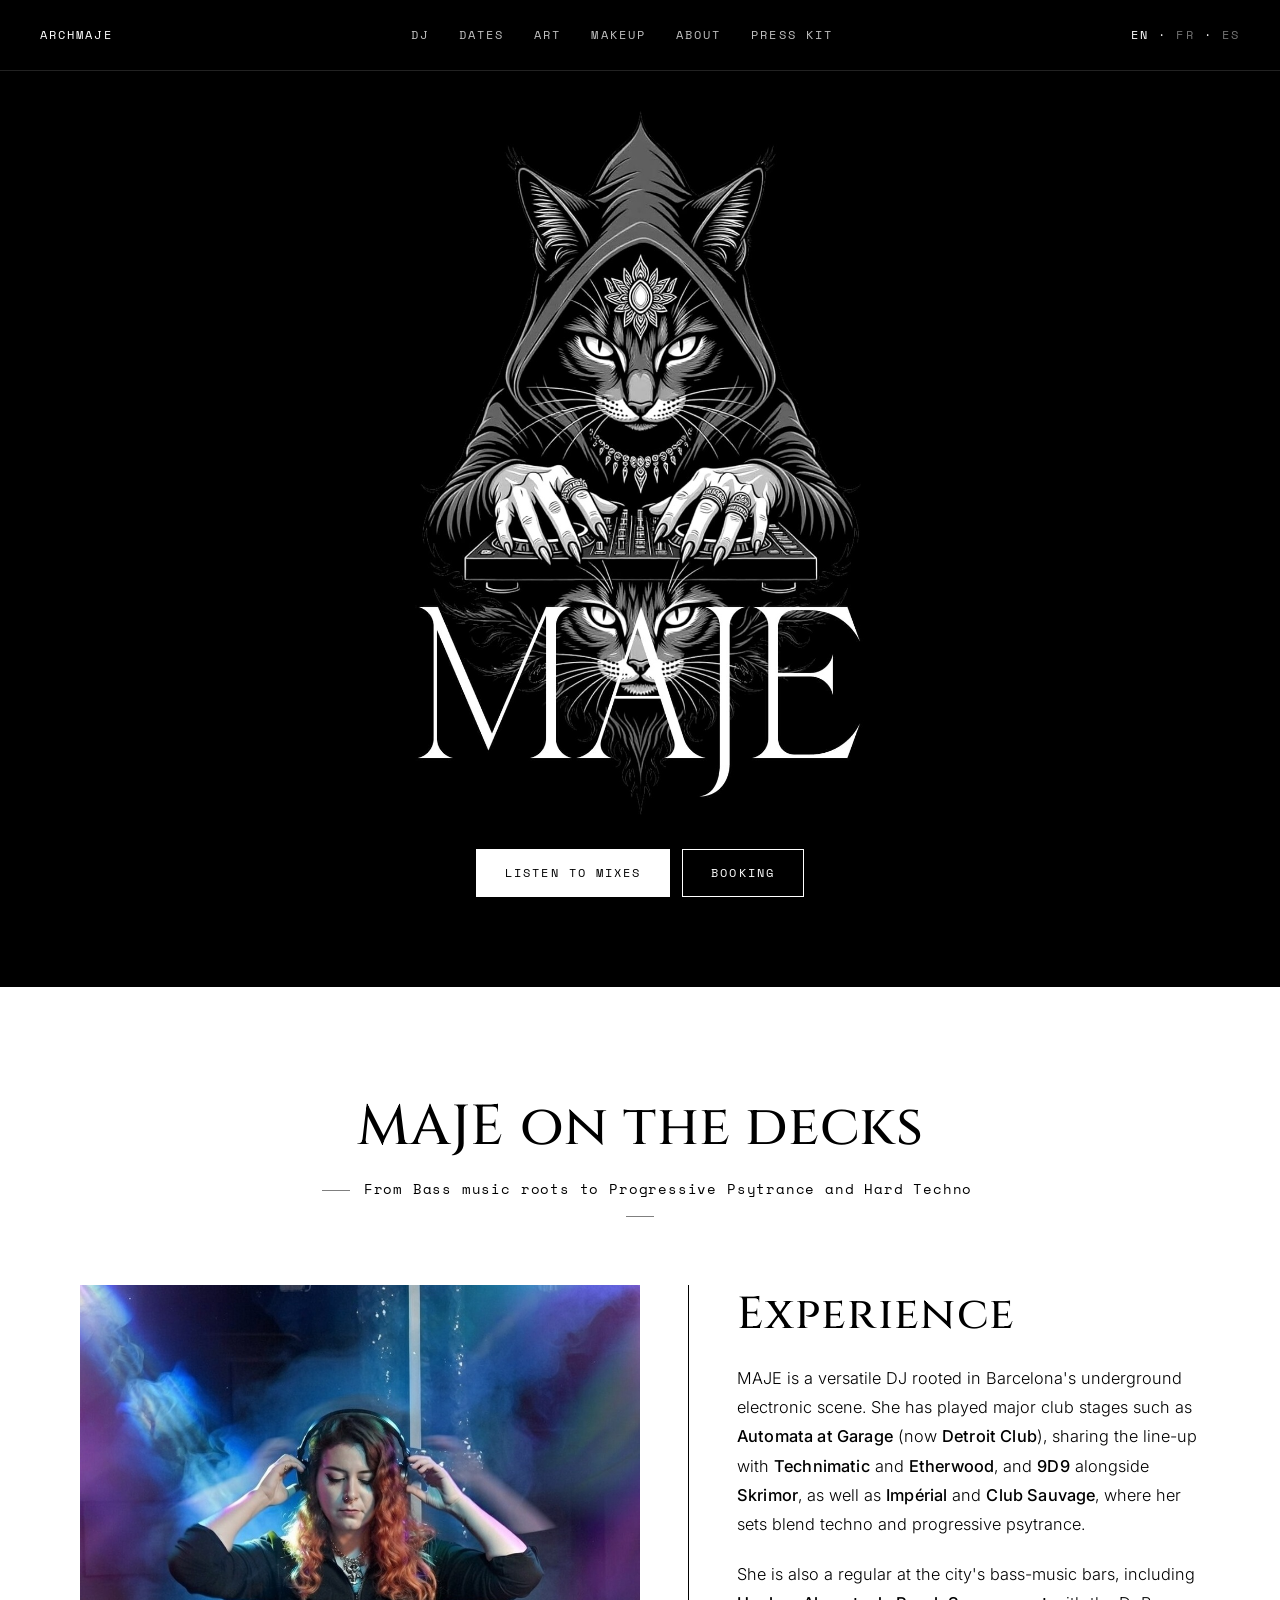
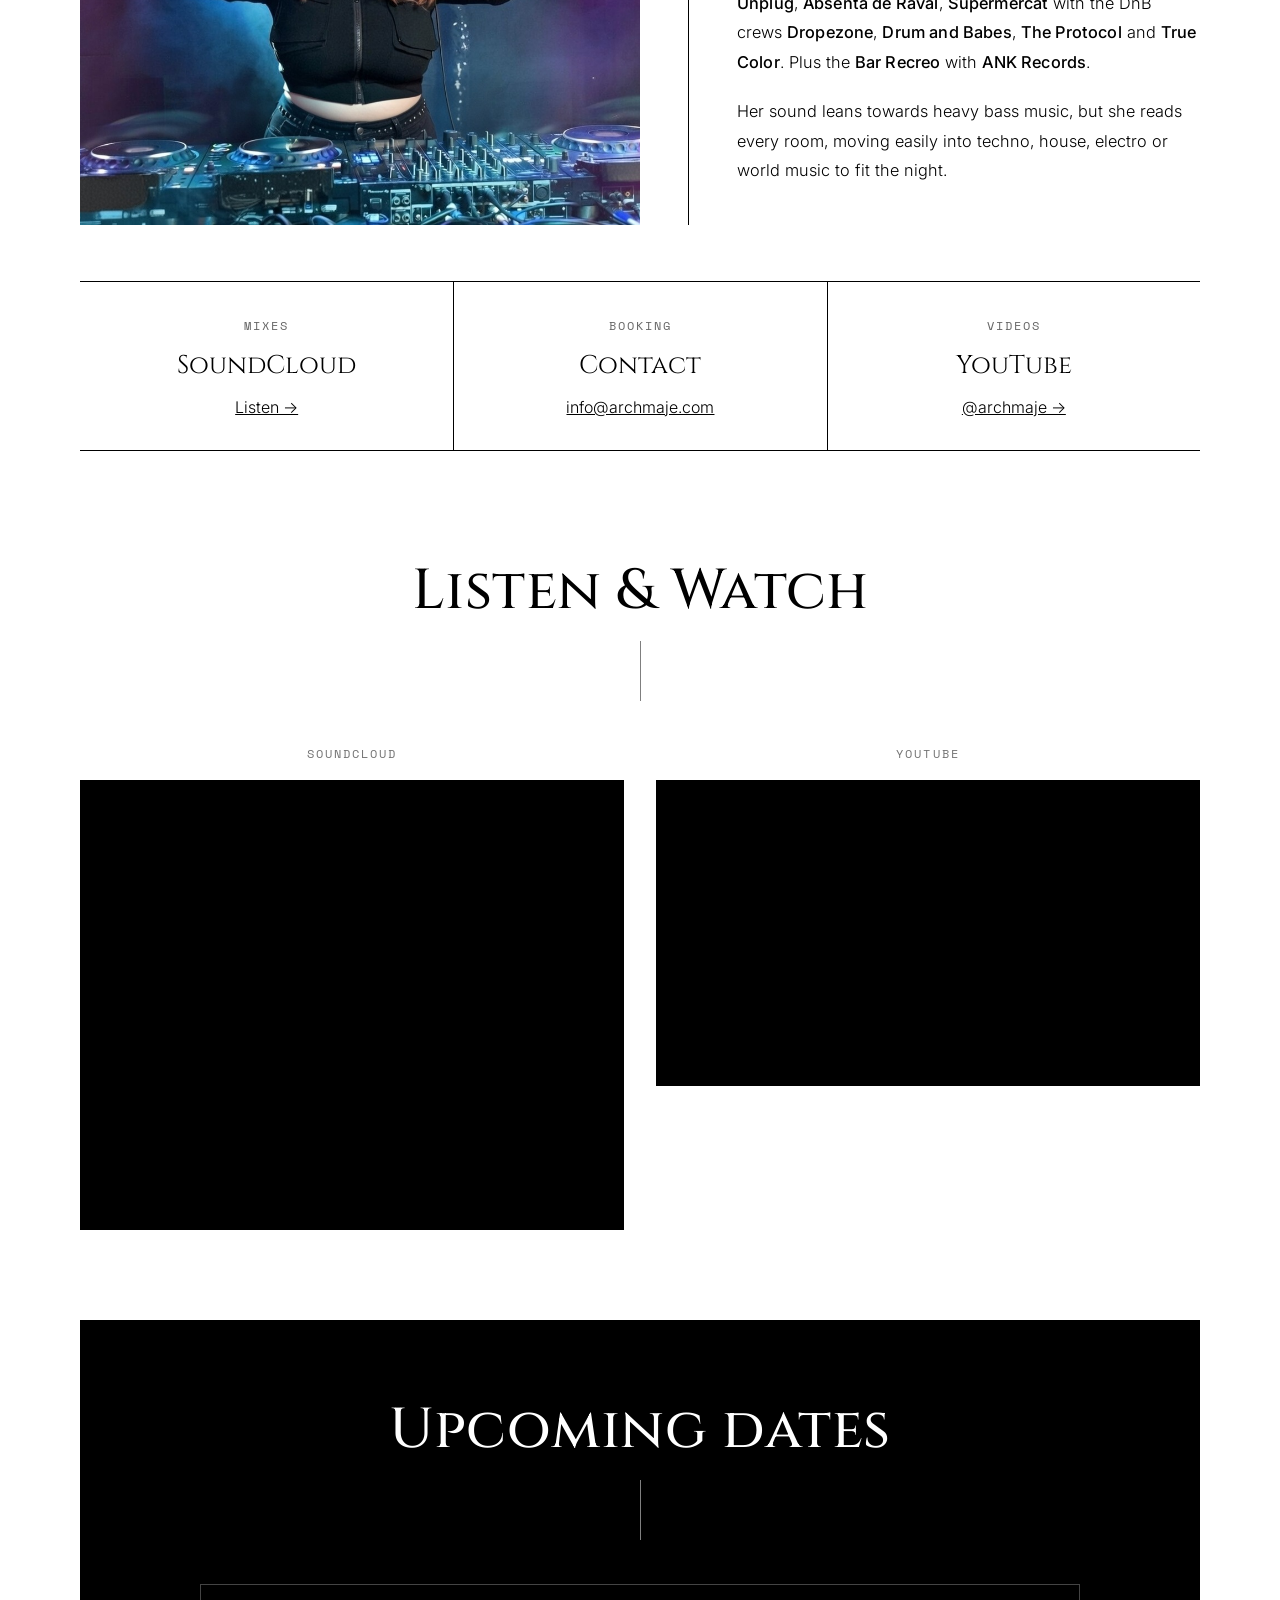
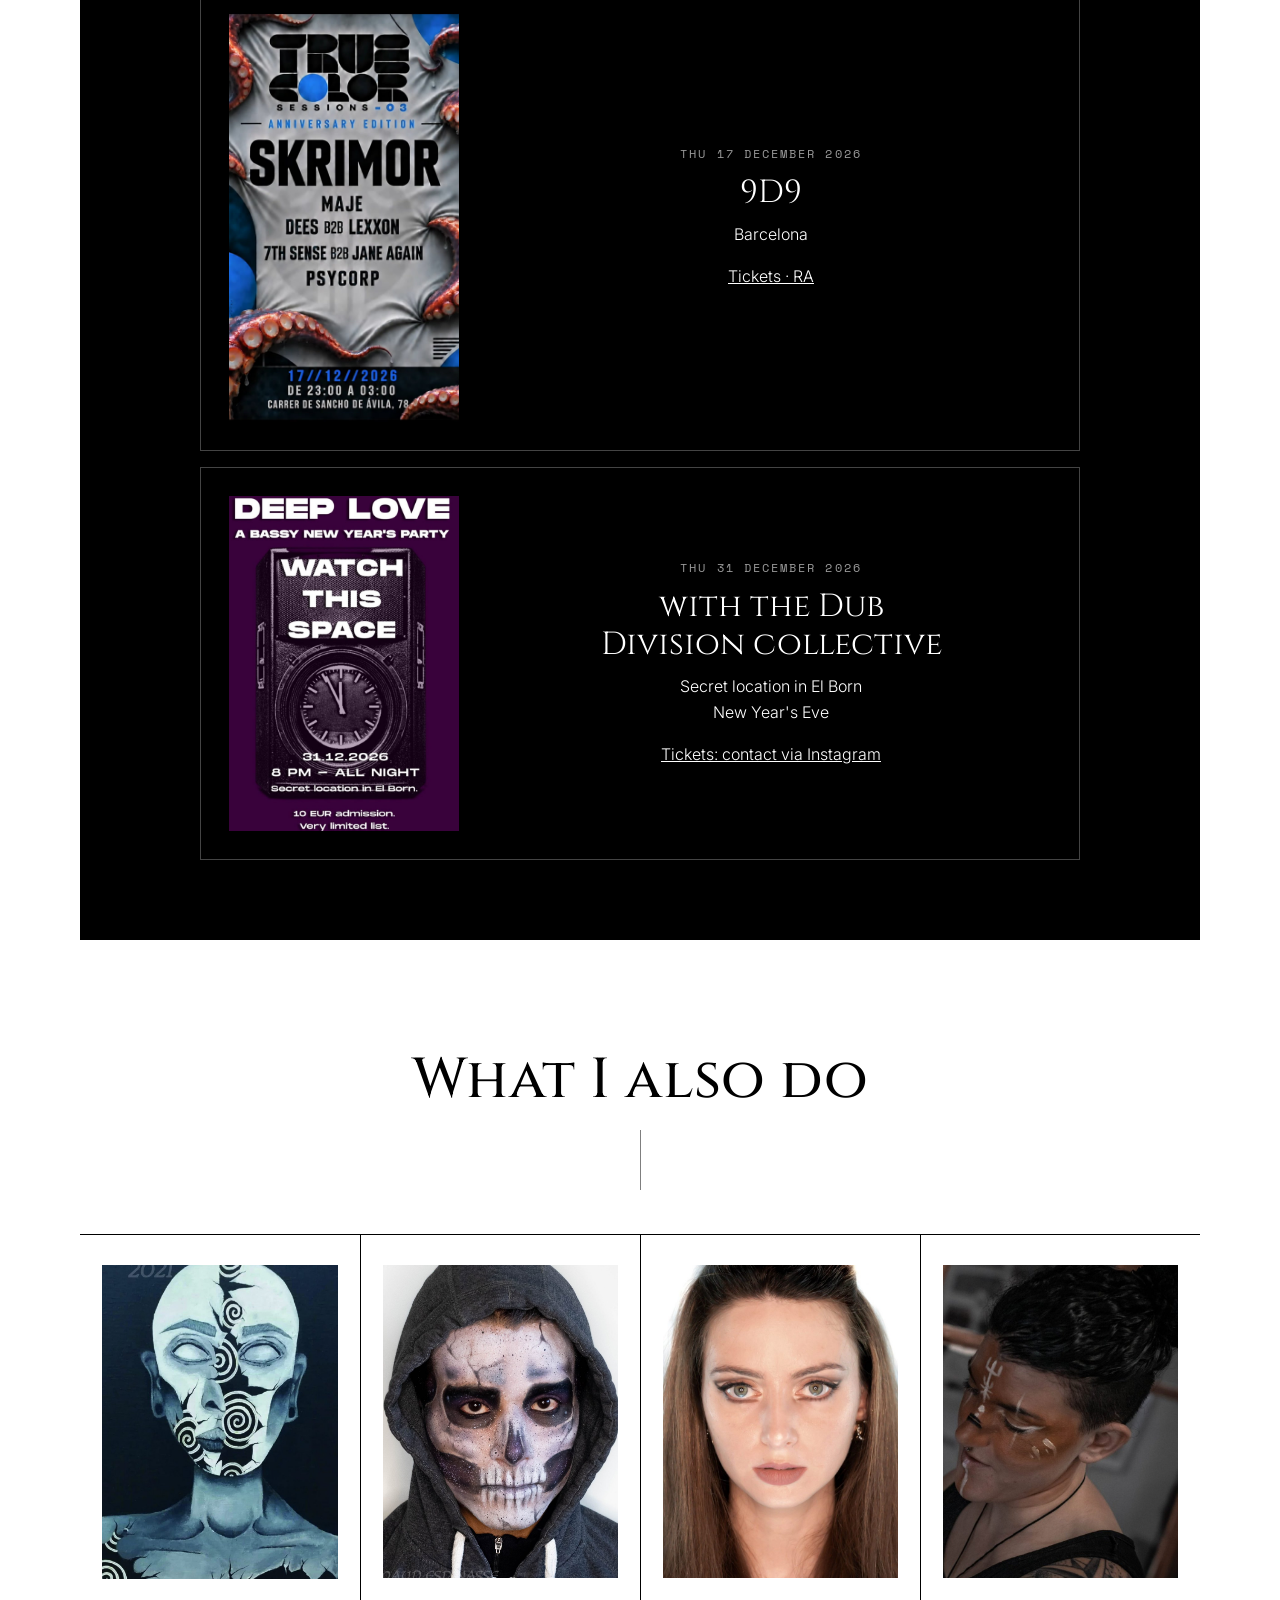
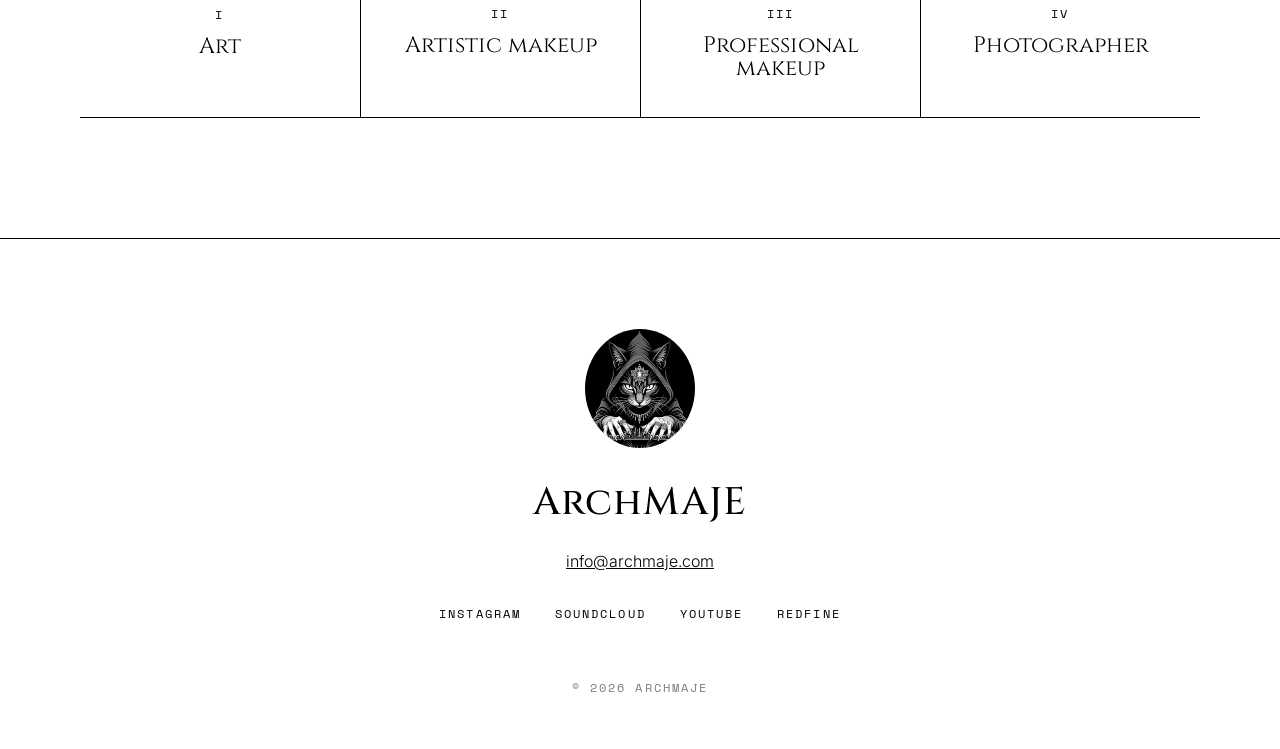
==== commit 91750ef6: "Add a Listen & Watch section with SoundCloud and YouTube embeds. The DJ home page now shows MAJE's S" ====
--- a/index.html
+++ b/index.html
@@ -115,6 +115,25 @@
  </div>
 </div></section>
 
+<section id="listen" class="light"><div class="col">
+ <h2>Listen &amp; Watch</h2>
+ <div class="rule"></div>
+ <div class="listen-grid">
+  <div class="listen-sc">
+   <span class="mono listen-k">SoundCloud</span>
+   <div class="listen-frame">
+    <iframe title="Latest tracks and sets by MAJE on SoundCloud" loading="lazy" scrolling="no" frameborder="no" allow="autoplay" src="https://w.soundcloud.com/player/?url=https%3A//soundcloud.com/maud-espinasse&amp;color=%23000000&amp;auto_play=false&amp;hide_related=true&amp;show_comments=false&amp;show_user=true&amp;show_reposts=false&amp;show_teaser=true&amp;visual=false"></iframe>
+   </div>
+  </div>
+  <div class="listen-yt">
+   <span class="mono listen-k">YouTube</span>
+   <div class="listen-frame">
+    <iframe title="Latest uploads from ArchMAJE on YouTube" loading="lazy" src="https://www.youtube-nocookie.com/embed/videoseries?list=UUsJwmpYkMfs2pWtPYfimrqA" allow="accelerometer; autoplay; clipboard-write; encrypted-media; gyroscope; picture-in-picture; web-share" referrerpolicy="strict-origin-when-cross-origin" allowfullscreen></iframe>
+   </div>
+  </div>
+ </div>
+</div></section>
+
 <section id="dates" class="light"><div class="col">
  <div class="datesbox">
   <h2>Upcoming dates</h2>
--- a/site.css
+++ b/site.css
@@ -42,3 +42,32 @@
  .phero{padding:48px 0 64px}
  .gal{columns:2;column-gap:10px}.gal a{margin-bottom:10px}
 }
+/* Redfine page only — three service columns */
+.rf-services{display:grid;grid-template-columns:repeat(3,minmax(0,1fr));border-top:1px solid #000;border-bottom:1px solid #000}
+.rf-services>div{padding:40px 24px 44px;text-align:center}
+.rf-services>div+div{border-left:1px solid #000}
+.rf-services h2{font-size:1.7rem;margin:0 0 18px}
+.rf-services p{margin:0;line-height:1.9}
+.rf-note{max-width:720px;margin:52px auto 0;text-align:center;font-size:1.08rem;line-height:1.8}
+.rf-contact .chips{margin-bottom:4px}
+.rf-contact p{margin:26px 0 0;font-size:1.05rem;line-height:1.9}
+@media (max-width:860px){
+ .rf-services{grid-template-columns:1fr}
+ .rf-services>div+div{border-left:0;border-top:1px solid #000}
+ .rf-services>div{padding:32px 14px 36px}
+ .rf-note{margin-top:36px}
+}
+/* DJ home — Listen & Watch */
+#listen{padding:110px 0 0}
+#listen .listen-grid{display:grid;grid-template-columns:minmax(0,1fr) minmax(0,1fr);gap:32px;align-items:start}
+#listen .listen-k{display:block;text-align:center;margin-bottom:16px;opacity:.55}
+#listen .listen-frame{border:1px solid #000;background:#000;line-height:0}
+#listen .listen-sc .listen-frame{height:450px}
+#listen .listen-yt .listen-frame{position:relative;width:100%;aspect-ratio:16/9}
+#listen iframe{width:100%;height:100%;border:0;display:block}
+#listen .listen-yt iframe{position:absolute;inset:0}
+@media (max-width:860px){
+ #listen{padding:72px 0 0}
+ #listen .listen-grid{grid-template-columns:1fr;gap:40px}
+ #listen .listen-sc .listen-frame{height:420px}
+}
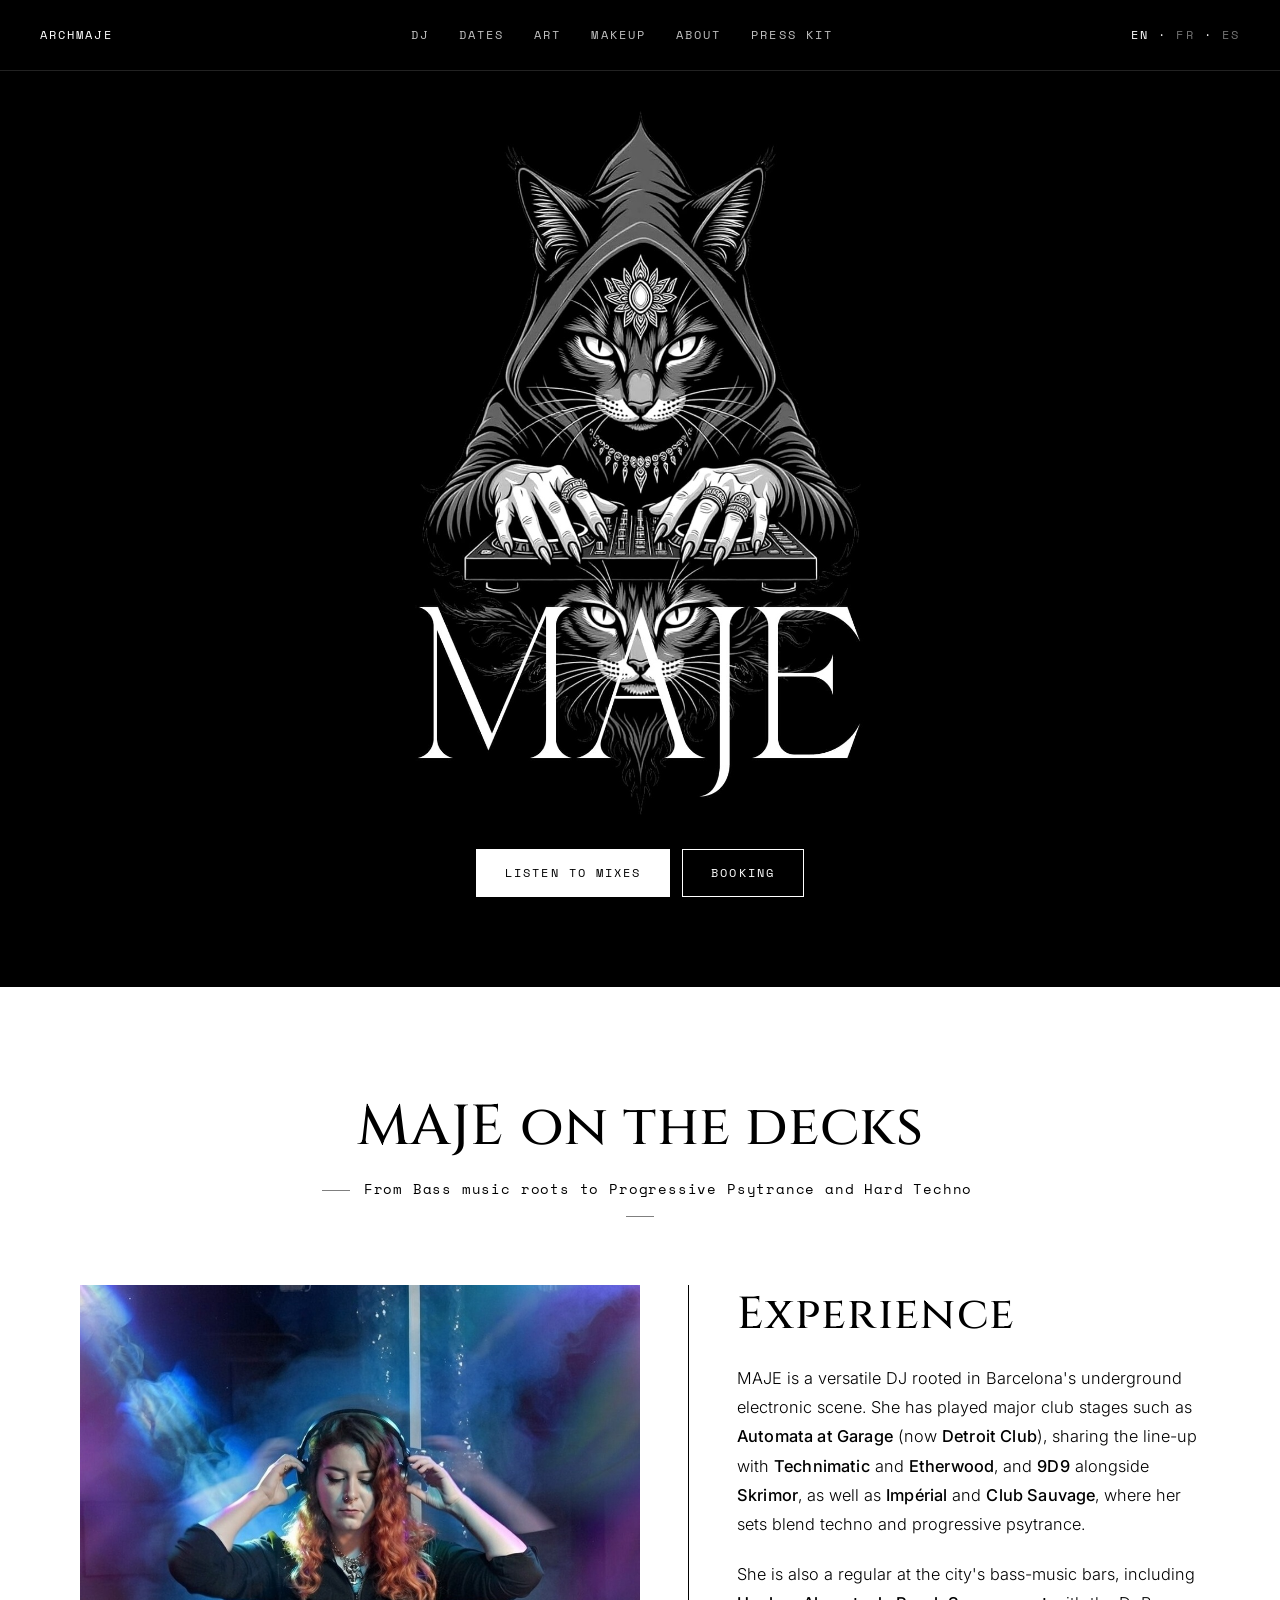
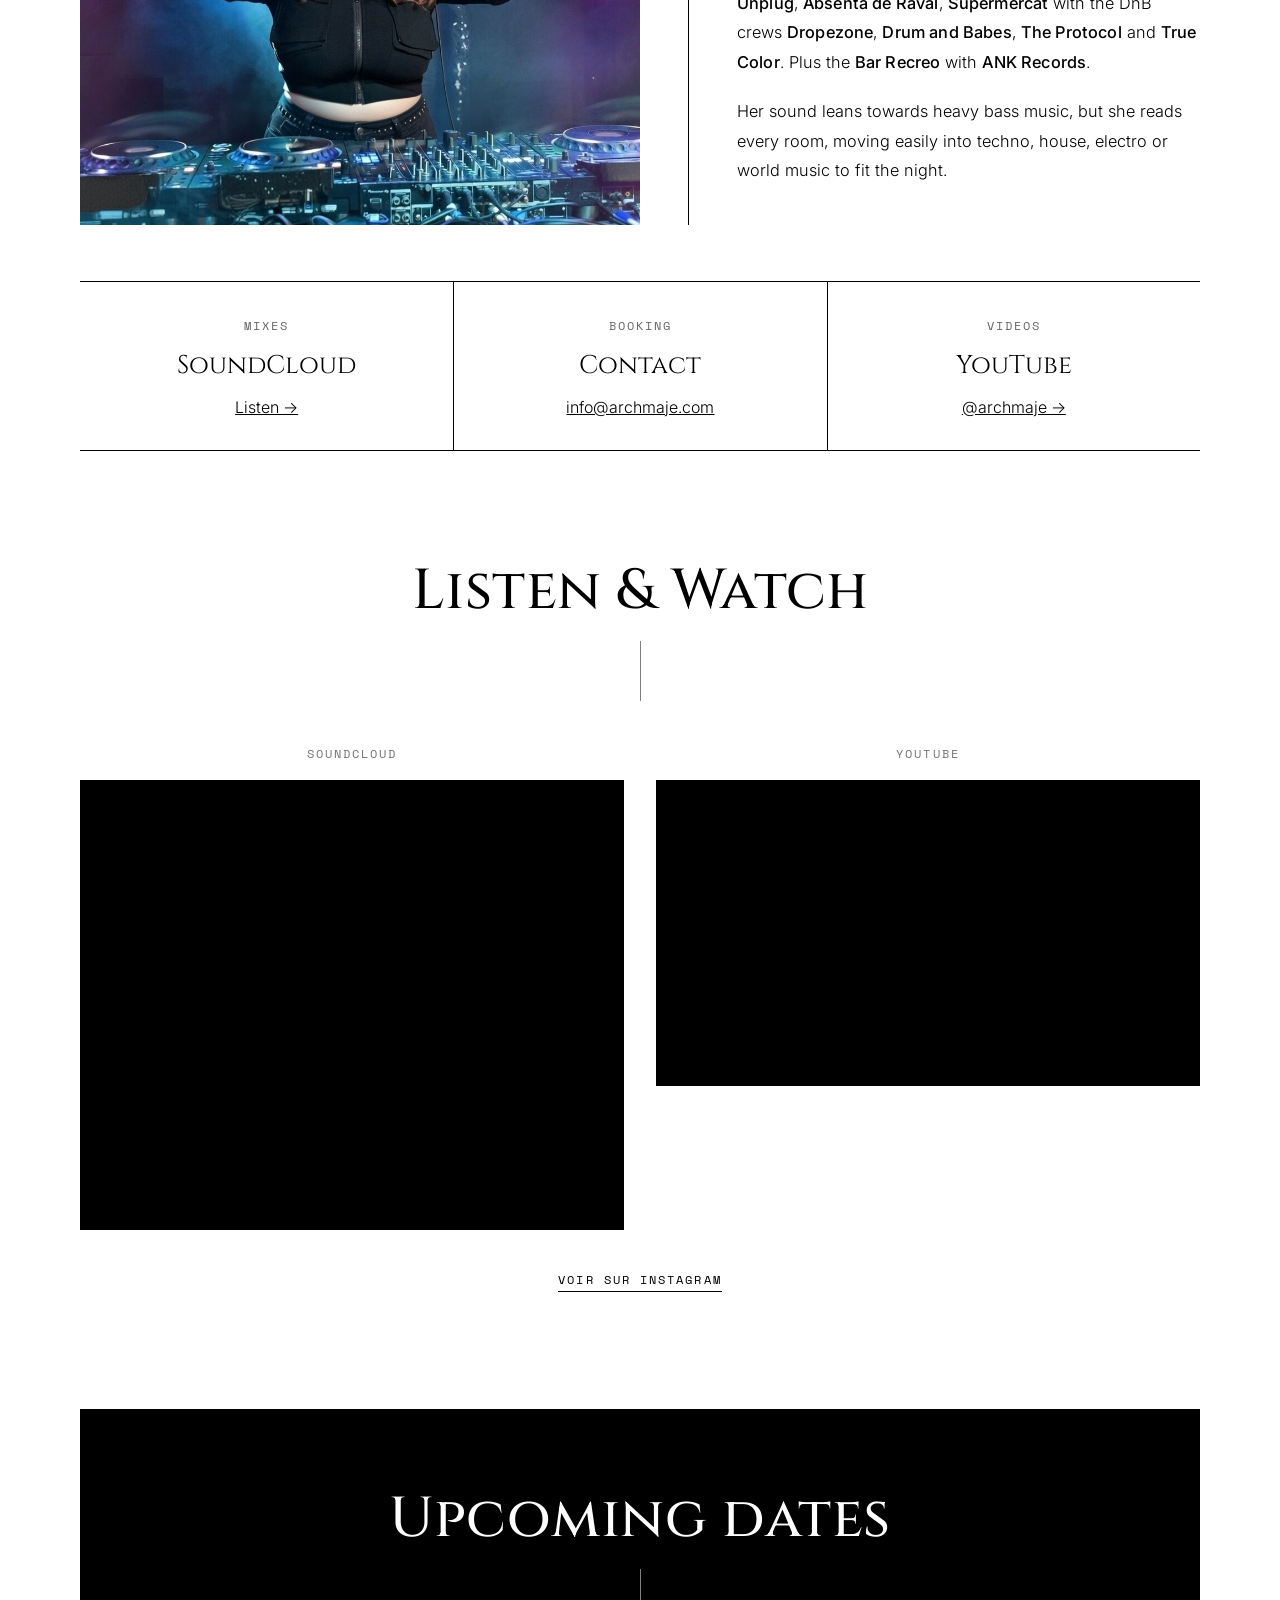
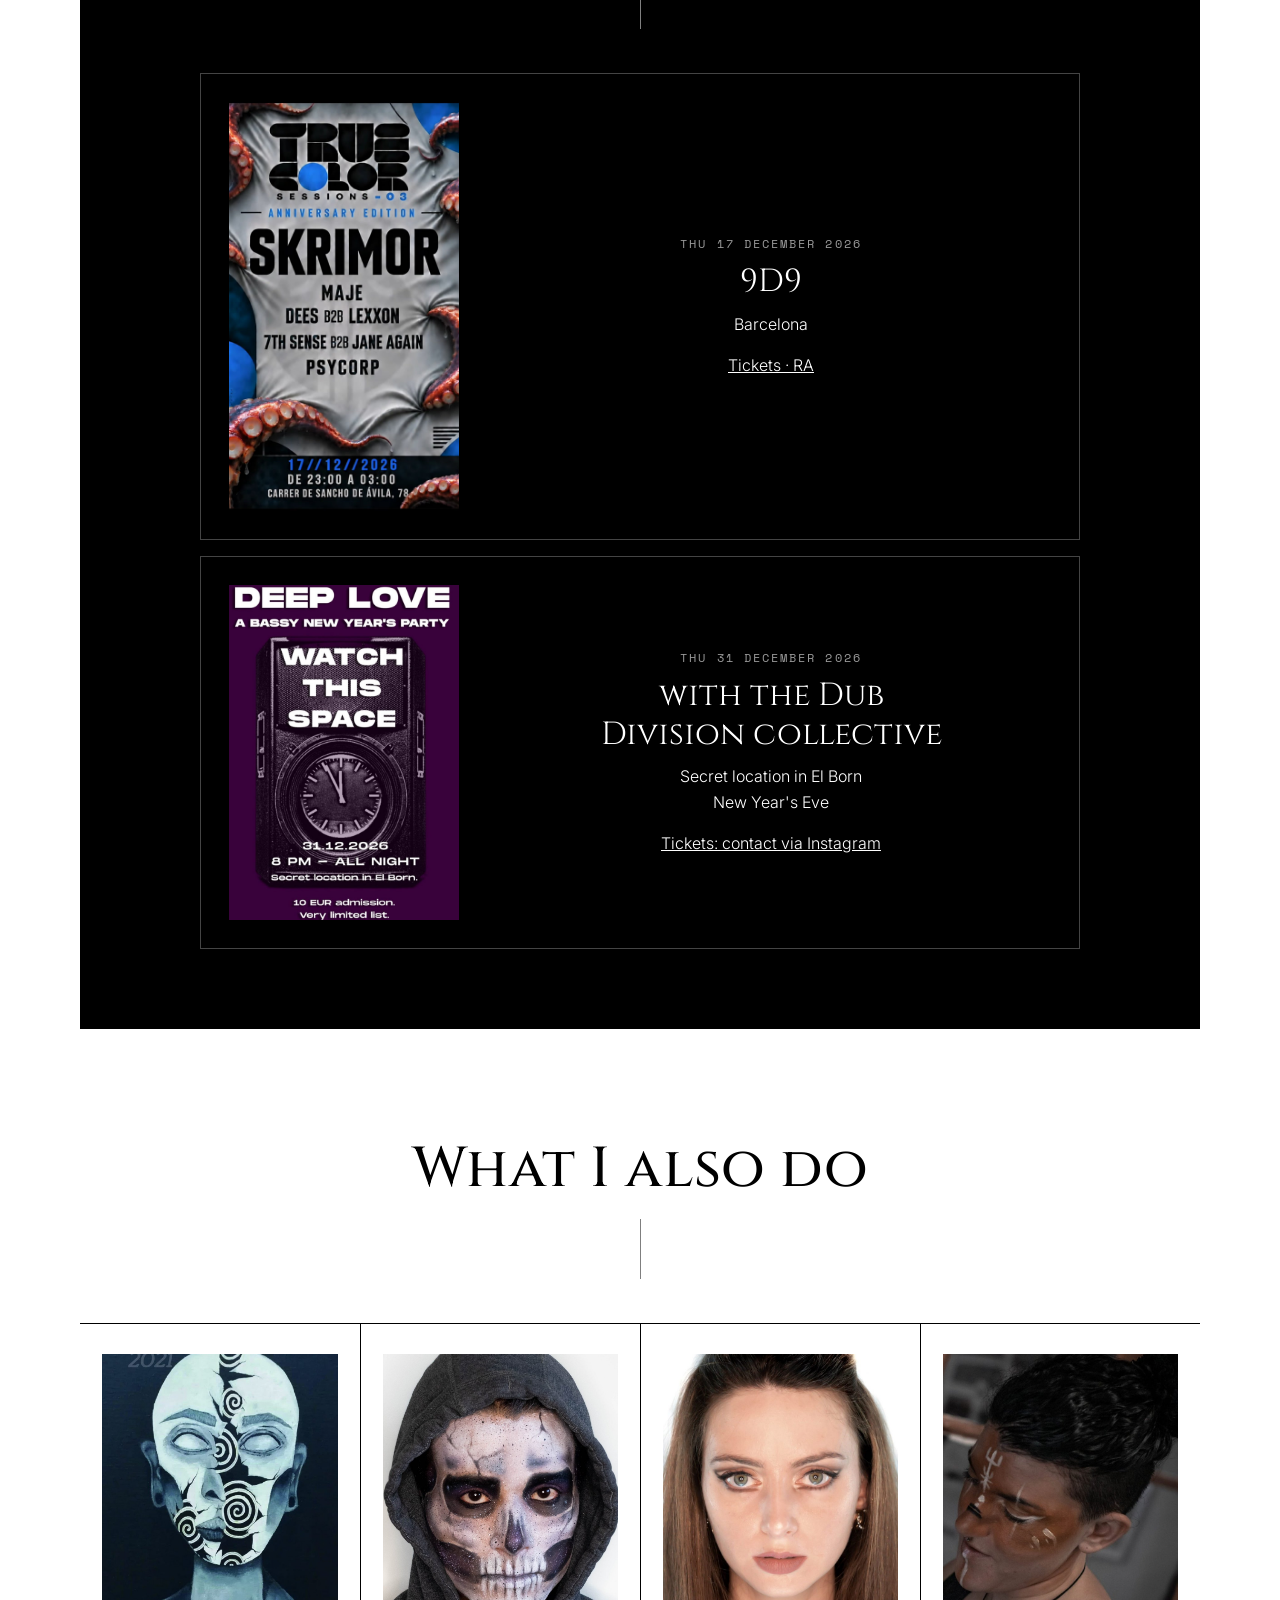
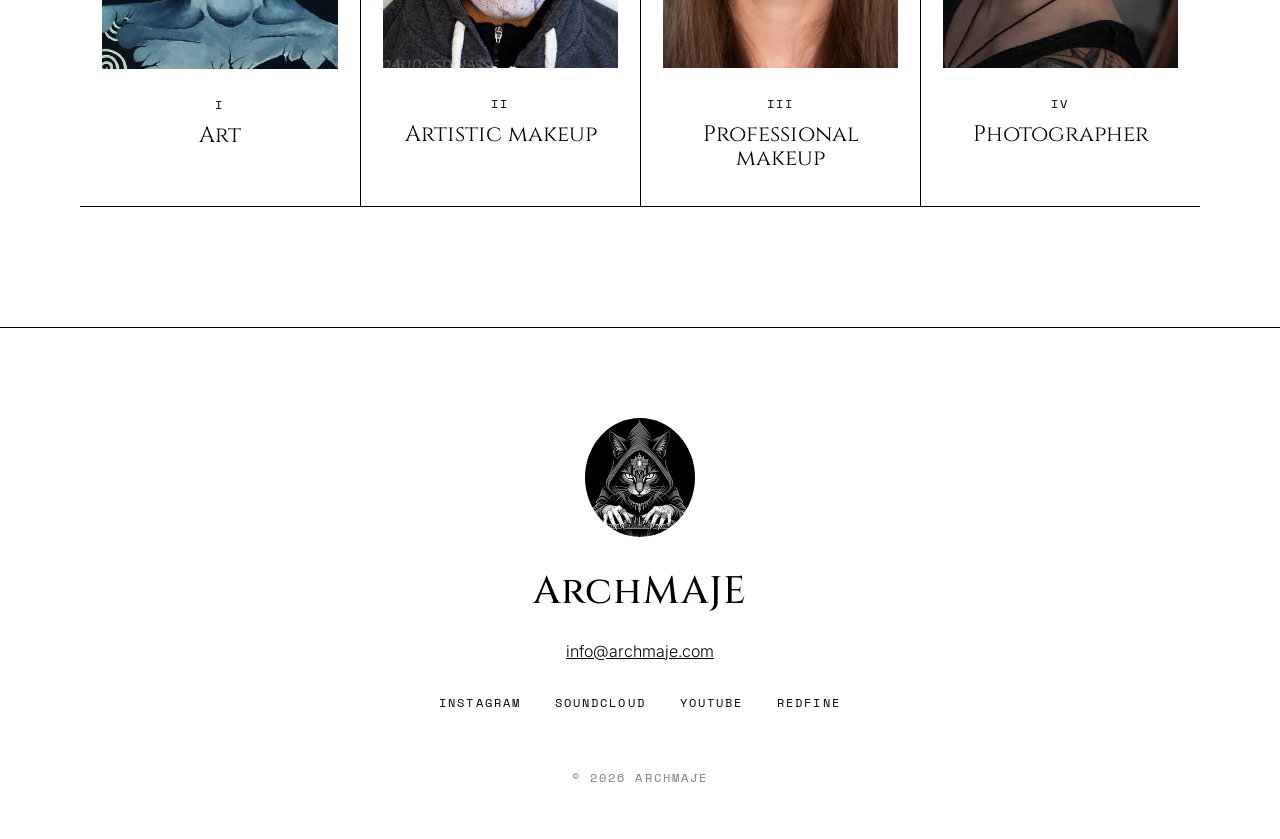
==== commit be1fbf5e: "Show the latest three Instagram posts on the DJ, makeup, and art pages. A scheduled action downloads" ====
--- a/index.html
+++ b/index.html
@@ -134,6 +134,16 @@
  </div>
 </div></section>
 
+<section class="igfeed light" id="instagram" data-ig-account="archmaje">
+ <div class="col">
+  <span class="num mono">@archmaje</span>
+  <h2>Instagram</h2>
+  <div class="rule"></div>
+  <div class="ig-row" data-ig-row></div>
+  <p class="ig-more"><a href="https://www.instagram.com/archmaje/" target="_blank" rel="noopener noreferrer">Voir sur Instagram</a></p>
+ </div>
+</section>
+
 <section id="dates" class="light"><div class="col">
  <div class="datesbox">
   <h2>Upcoming dates</h2>
@@ -181,4 +191,5 @@
  <div class="soc mono"><a href="https://www.instagram.com/archmaje/">Instagram</a><a href="https://soundcloud.com/maud-espinasse">SoundCloud</a><a href="https://www.youtube.com/@archmaje">YouTube</a><a href="https://archmaje.com/redfine/">Redfine</a></div>
  <p class="mono" style="opacity:.5">© 2026 ArchMAJE</p>
 </footer>
+<script src="/assets/instagram.js"></script>
 </body></html>
--- a/site.css
+++ b/site.css
@@ -71,3 +71,26 @@
  #listen .listen-grid{grid-template-columns:1fr;gap:40px}
  #listen .listen-sc .listen-frame{height:420px}
 }
+/* Latest Instagram posts. Thumbnails keep their original colours. */
+.igfeed{padding:36px 0 28px}
+.igfeed.has-posts{padding:88px 0 72px}
+.igfeed .num,.igfeed h2,.igfeed .rule{display:none}
+.igfeed .num{text-transform:none;letter-spacing:.12em}
+.igfeed.has-posts .num,.igfeed.has-posts h2{display:block}
+.igfeed.has-posts .rule{display:block}
+.igfeed .ig-row{display:grid;grid-template-columns:repeat(3,minmax(0,1fr));gap:16px;margin:0 auto}
+.igfeed .ig-row:empty{display:none}
+.igfeed .ig-row a{position:relative;display:block;aspect-ratio:1/1;overflow:hidden;border:1px solid currentColor;line-height:0;text-decoration:none}
+.igfeed .ig-row img{position:absolute;inset:0;width:100%;height:100%;object-fit:cover;filter:none;transition:opacity .3s}
+.igfeed .ig-row a:hover img{opacity:.85}
+.igfeed .ig-row a:focus-visible{outline:2px solid currentColor;outline-offset:3px}
+.igfeed .ig-more{text-align:center;margin:0}
+.igfeed.has-posts .ig-more{margin-top:28px}
+.igfeed .ig-more a{font-family:"Space Mono",monospace;text-transform:uppercase;letter-spacing:.18em;font-size:.72rem;text-decoration:none;border-bottom:1px solid currentColor;padding-bottom:3px}
+.igfeed .ig-more a:hover{opacity:.65}
+@media (max-width:860px){
+ .igfeed{padding:28px 0 24px}
+ .igfeed.has-posts{padding:64px 0 56px}
+ .igfeed .ig-row{display:flex;gap:12px;overflow-x:auto;scroll-snap-type:x mandatory;padding:0 0 8px;-webkit-overflow-scrolling:touch}
+ .igfeed .ig-row a{flex:0 0 78%;scroll-snap-align:center}
+}
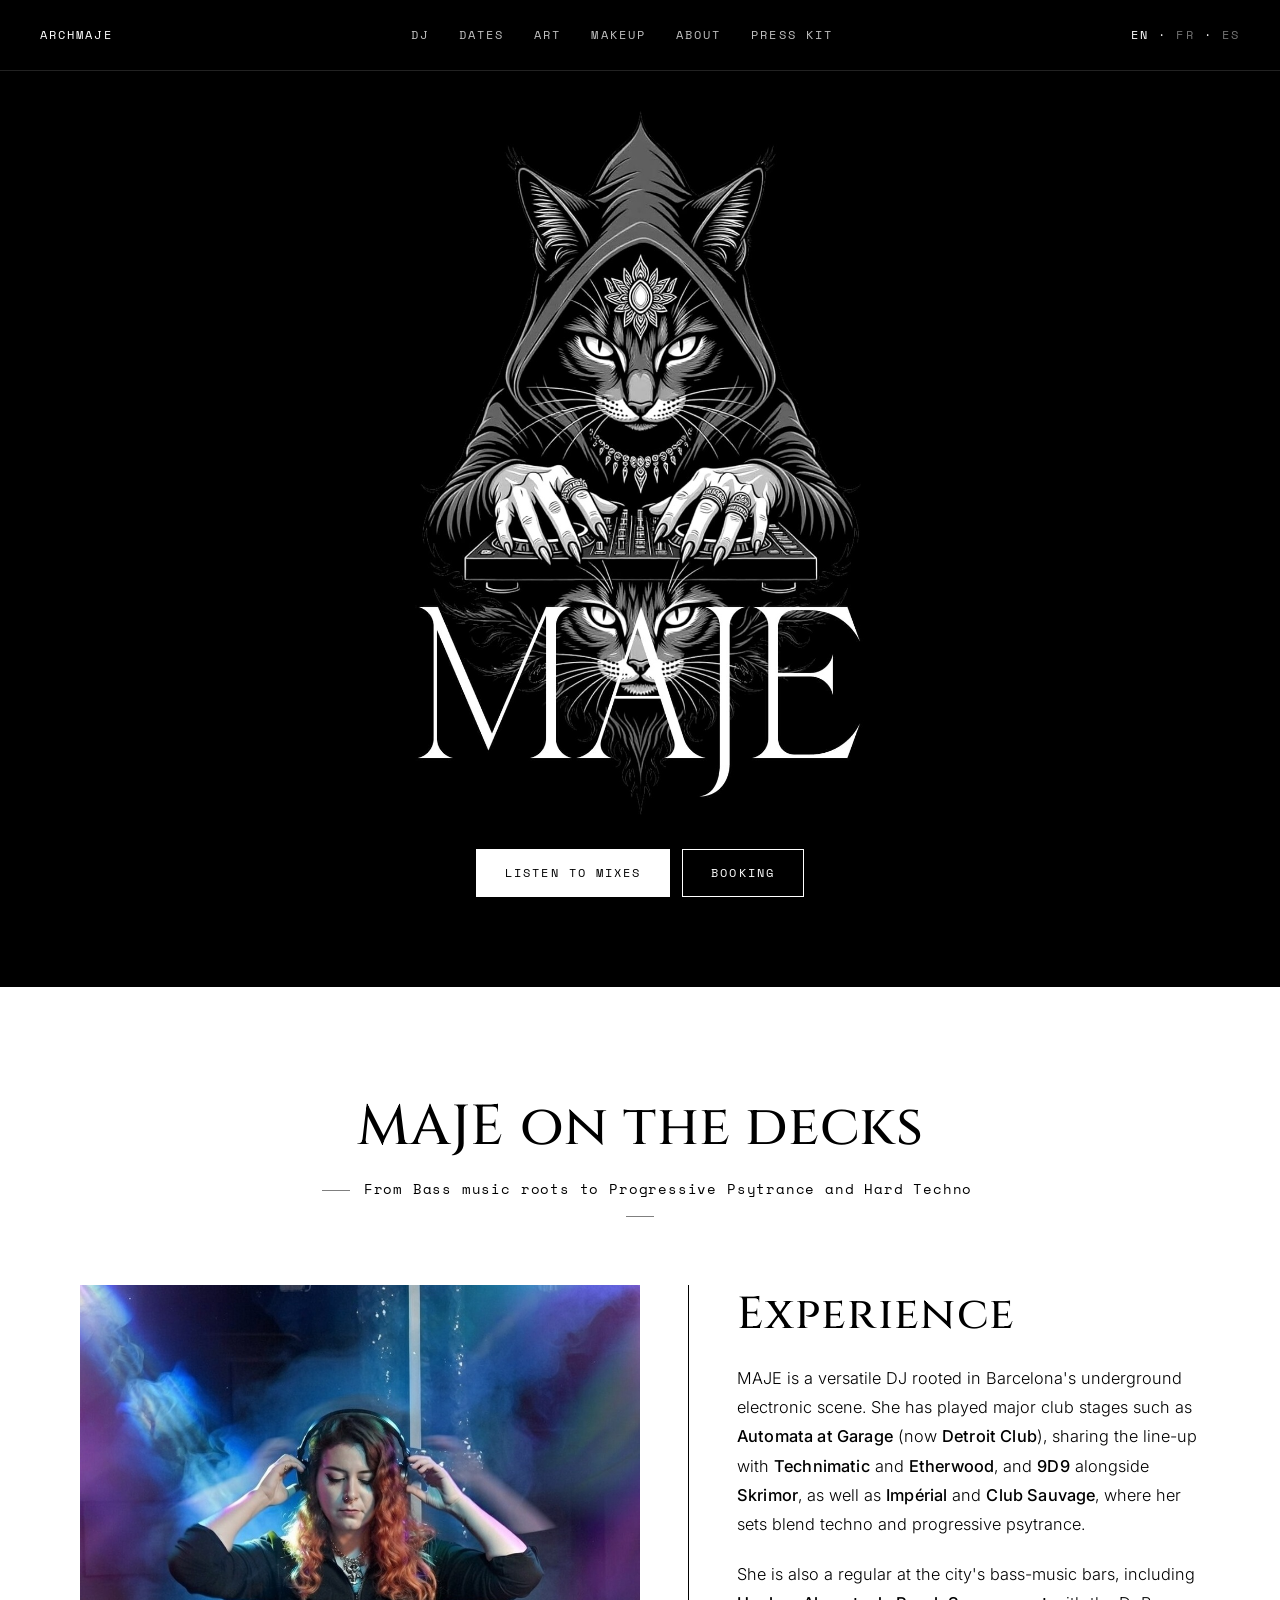
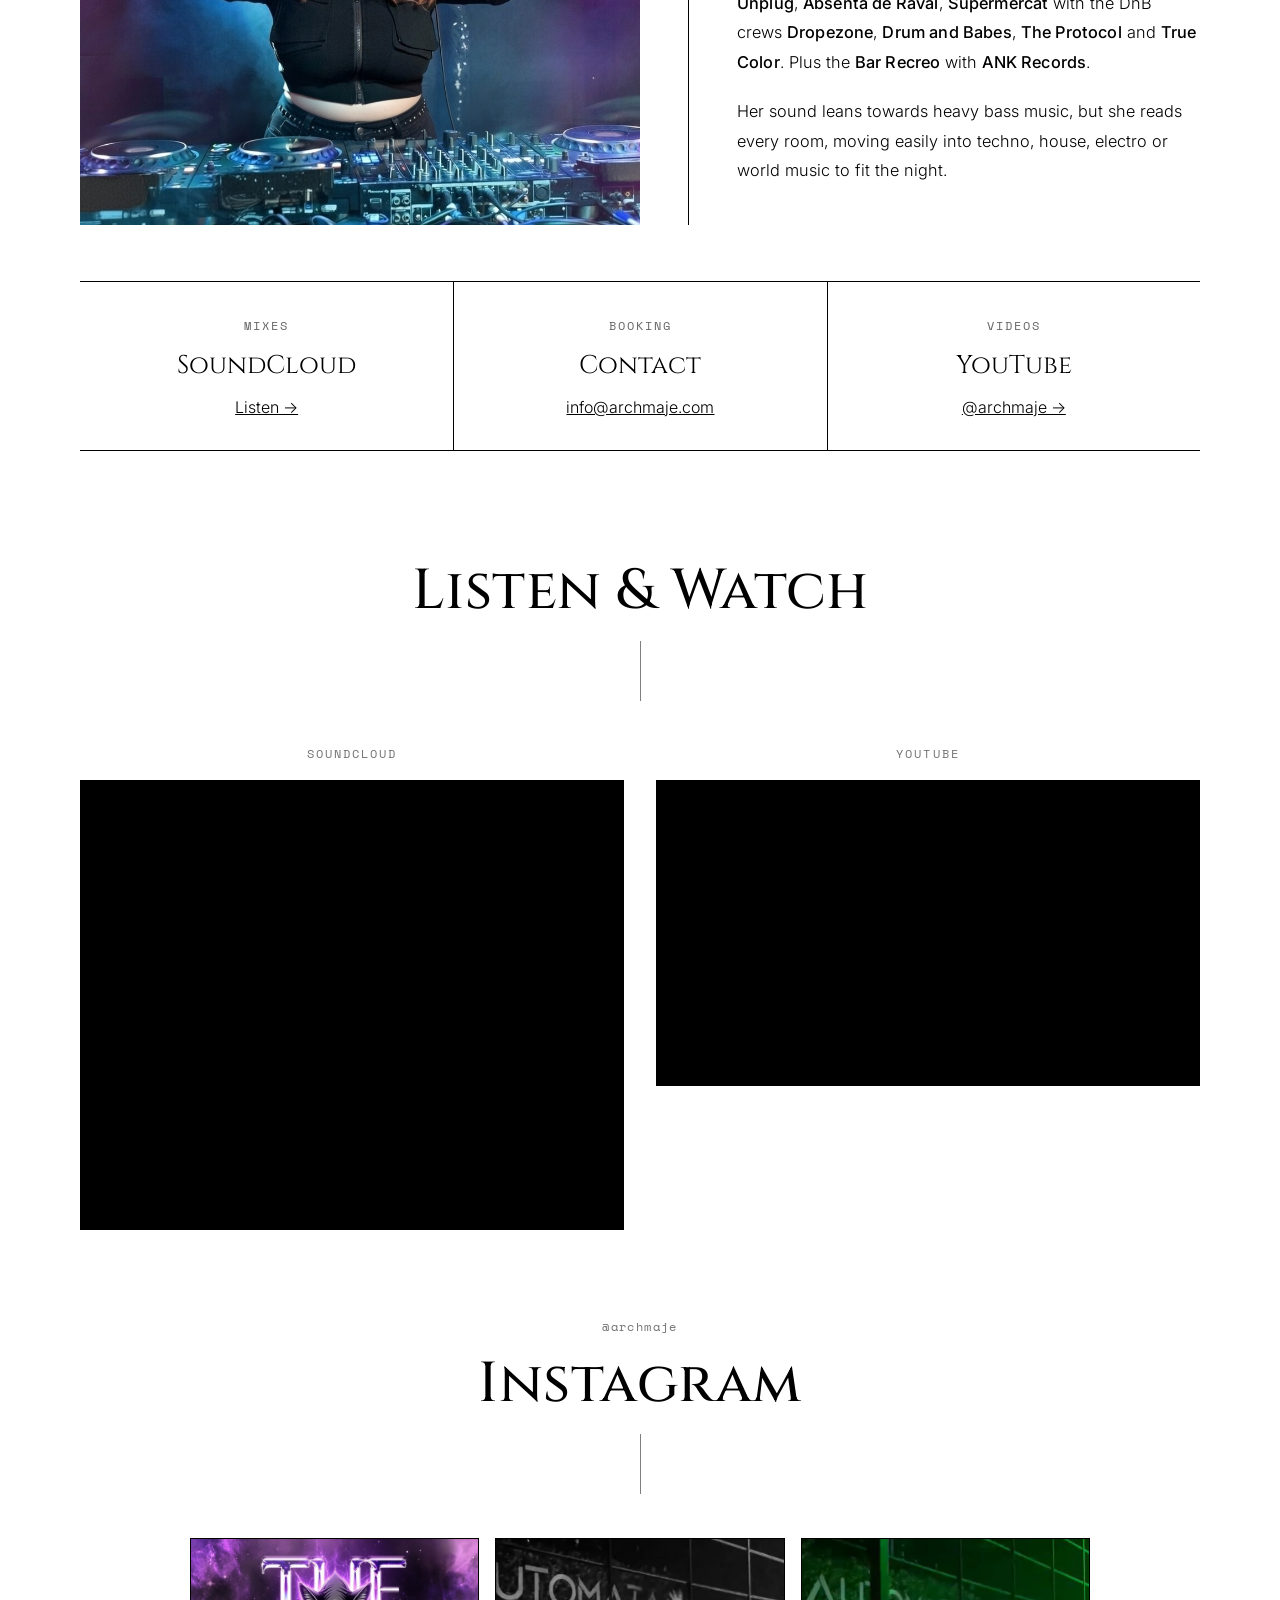
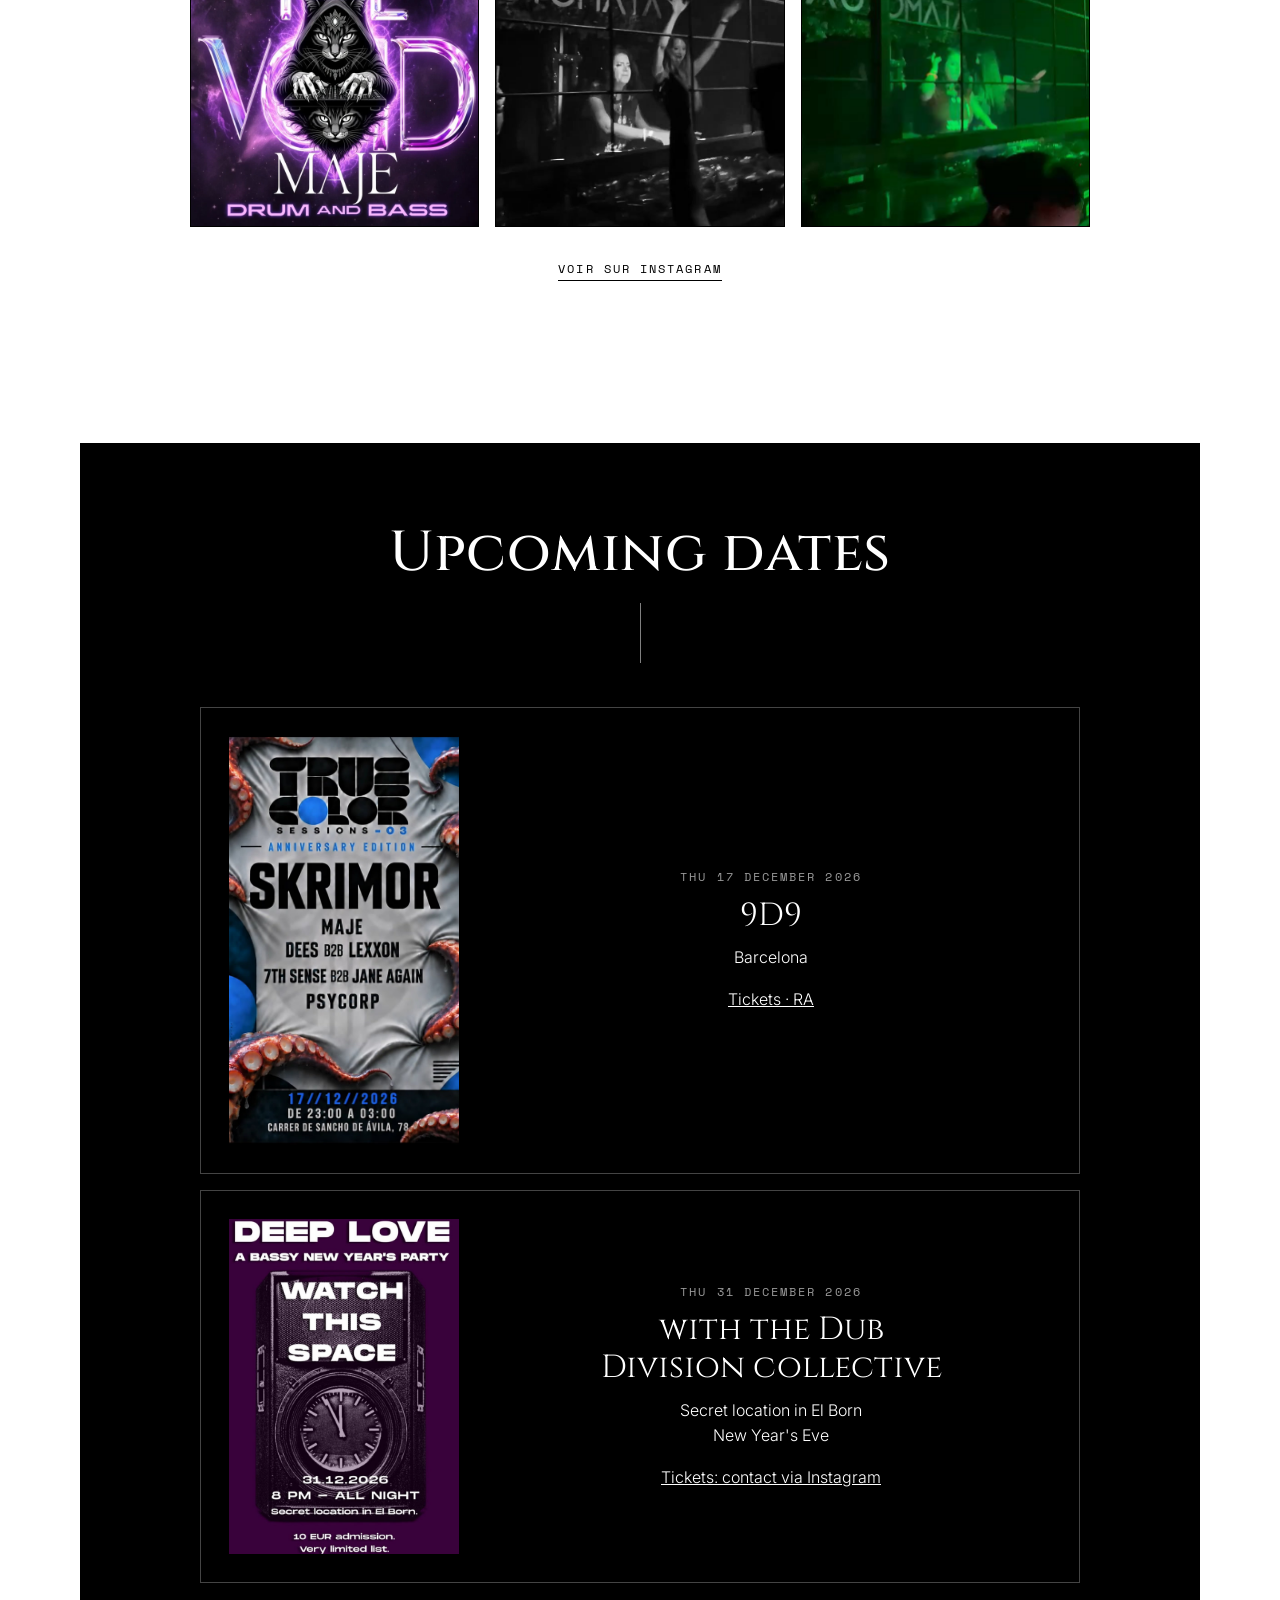
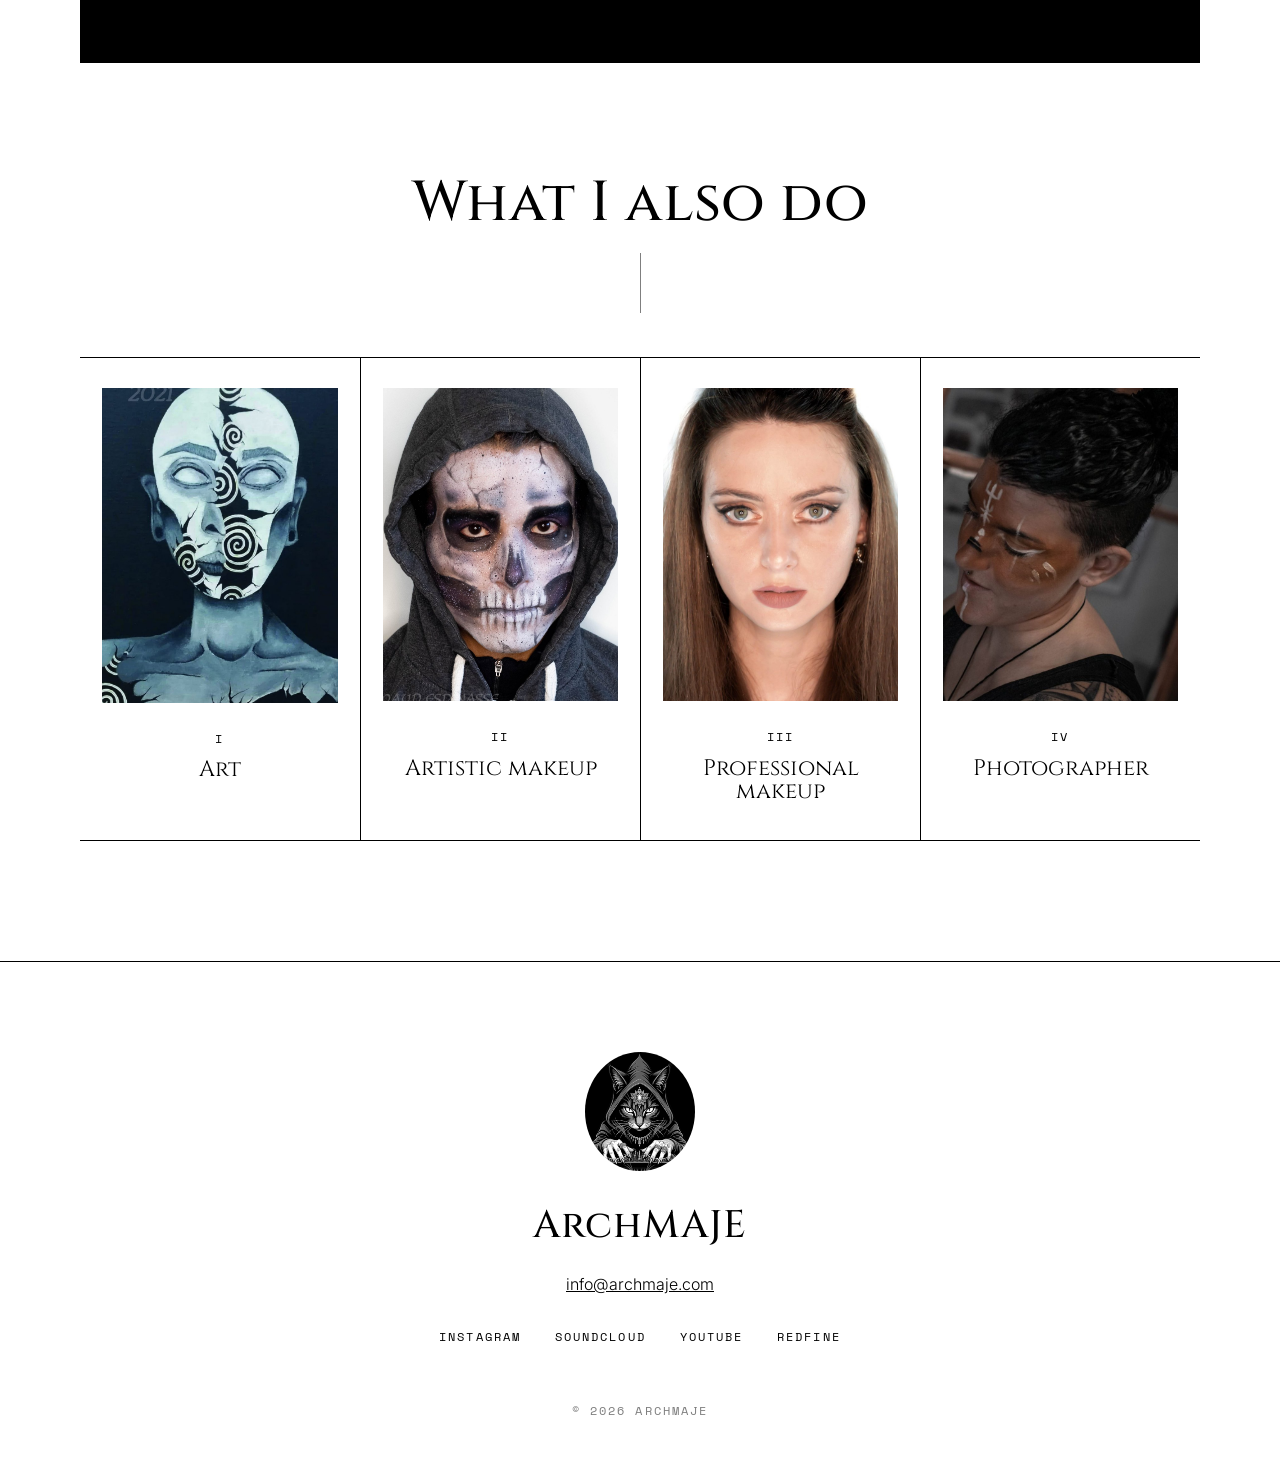
==== commit e87d59c2: "Make the home-page DJ cat mix when the logo is clicked. The idle logo stays the original artwork. A " ====
--- a/index.html
+++ b/index.html
@@ -14,8 +14,61 @@
 :root{--w:1120px}
 .col{max-width:calc(var(--w) + 64px);margin:0 auto;padding:0 32px}
 .hero{text-align:center;padding:40px 0 80px}
-.hero img{width:min(560px,82vw);margin:0 auto}
 .hero .btns{margin-top:34px}
+/* Home-page logo only. Idle frame is the original artwork; playing swaps in cut-out paws and discs. */
+.dj-logo{display:block;width:min(560px,82vw);margin:0 auto;padding:0;border:0;background:transparent;color:inherit;cursor:pointer;position:relative;line-height:0;touch-action:manipulation;-webkit-tap-highlight-color:transparent}
+.dj-logo:focus{outline:none}
+.dj-logo:focus-visible{outline:1px solid #fff;outline-offset:6px}
+.dj-logo__still{width:100%;height:auto;display:block}
+.dj-logo__stage{position:absolute;inset:0;visibility:hidden}
+.dj-logo.is-playing .dj-logo__stage{visibility:visible}
+.dj-logo__patch{position:absolute;left:calc(247 / 1090 * 100%);top:calc(682 / 1369 * 100%);width:calc(580 / 1090 * 100%);height:calc(204 / 1369 * 100%);display:block}
+.dj-logo__platter{position:absolute;width:calc(114 / 1090 * 100%);aspect-ratio:1;overflow:hidden;pointer-events:none;z-index:2}
+.dj-logo__platter--l{left:calc(341 / 1090 * 100%);top:calc(809 / 1369 * 100%);clip-path:inset(0 0 52% 0)}
+.dj-logo__platter--r{left:calc(653 / 1090 * 100%);top:calc(809 / 1369 * 100%);clip-path:inset(0 0 52% 0)}
+.dj-logo__disc{display:block;width:100%;height:100%;border-radius:50%;background:url("assets/logo-dj/disc.svg") center/cover no-repeat;transform-origin:50% 50%}
+.dj-logo__paw{position:absolute;z-index:3;height:auto;display:block;pointer-events:none}
+.dj-logo__paw--l{left:calc(249 / 1090 * 100%);top:calc(684 / 1369 * 100%);width:calc(254 / 1090 * 100%);transform-origin:18% 8%}
+.dj-logo__paw--r{left:calc(550 / 1090 * 100%);top:calc(684 / 1369 * 100%);width:calc(275 / 1090 * 100%);transform-origin:84% 8%}
+.dj-logo.is-playing .dj-logo__paw--l{animation:dj-paw-l 2.8s linear infinite}
+.dj-logo.is-playing .dj-logo__paw--r{animation:dj-paw-r 2.8s linear infinite}
+.dj-logo.is-playing .dj-logo__platter--l .dj-logo__disc{animation:dj-disc-l 2.8s linear infinite}
+.dj-logo.is-playing .dj-logo__platter--r .dj-logo__disc{animation:dj-disc-r 2.8s linear infinite}
+@keyframes dj-paw-l{
+ 0%{transform:rotate(0deg) translateX(0)}
+ 14%{transform:rotate(-5.5deg) translateX(-0.8%)}
+ 30%{transform:rotate(5deg) translateX(1.3%)}
+ 46%{transform:rotate(-3.5deg) translateX(-0.6%)}
+ 68%{transform:rotate(2.4deg) translateX(0.5%)}
+ 100%{transform:rotate(0deg) translateX(0)}
+}
+@keyframes dj-paw-r{
+ 0%{transform:rotate(0deg) translateX(0)}
+ 18%{transform:rotate(5.5deg) translateX(0.9%)}
+ 36%{transform:rotate(-5deg) translateX(-1.4%)}
+ 54%{transform:rotate(3.2deg) translateX(0.6%)}
+ 76%{transform:rotate(-1.8deg) translateX(-0.3%)}
+ 100%{transform:rotate(0deg) translateX(0)}
+}
+@keyframes dj-disc-l{
+ 0%{transform:rotate(0deg)}
+ 14%{transform:rotate(-42deg)}
+ 30%{transform:rotate(36deg)}
+ 46%{transform:rotate(8deg)}
+ 100%{transform:rotate(360deg)}
+}
+@keyframes dj-disc-r{
+ 0%{transform:rotate(0deg)}
+ 18%{transform:rotate(30deg)}
+ 36%{transform:rotate(-48deg)}
+ 54%{transform:rotate(-12deg)}
+ 100%{transform:rotate(-360deg)}
+}
+@media (prefers-reduced-motion:reduce){
+ .dj-logo.is-playing .dj-logo__paw--l,
+ .dj-logo.is-playing .dj-logo__paw--r,
+ .dj-logo.is-playing .dj-logo__disc{animation:none}
+}
 #dj{padding:110px 0 0}
 .intro{max-width:720px;margin:0 auto 56px;text-align:center}
 .intro .genres{font-size:.85rem;letter-spacing:.06em;line-height:1.9;margin:0}
@@ -89,7 +142,16 @@
   <span class="lang mono"><a class="on" href="#">EN</a> · <a href="#">FR</a> · <a href="#">ES</a></span>
  </div>
  <div class="hero">
-  <img src="assets/logo-cats-mark.jpg" alt="MAJE logo: hooded black cat at the decks">
+  <button type="button" class="dj-logo" aria-pressed="false" aria-label="Faire mixer le chat">
+   <img class="dj-logo__still" src="assets/logo-cats-mark.jpg" width="1090" height="1369" alt="">
+   <span class="dj-logo__stage">
+    <img class="dj-logo__patch" src="assets/logo-dj/deck-patch.png" alt="">
+    <span class="dj-logo__platter dj-logo__platter--l"><span class="dj-logo__disc"></span></span>
+    <span class="dj-logo__platter dj-logo__platter--r"><span class="dj-logo__disc"></span></span>
+    <img class="dj-logo__paw dj-logo__paw--l" src="assets/logo-dj/paw-left.png" alt="">
+    <img class="dj-logo__paw dj-logo__paw--r" src="assets/logo-dj/paw-right.png" alt="">
+   </span>
+  </button>
   <div class="btns"><a class="btn fill mono" href="https://soundcloud.com/maud-espinasse">Listen to mixes</a><a class="btn mono" href="mailto:info@archmaje.com">Booking</a></div>
  </div>
 </div>
@@ -192,4 +254,32 @@
  <p class="mono" style="opacity:.5">© 2026 ArchMAJE</p>
 </footer>
 <script src="/assets/instagram.js"></script>
+<script>
+(function () {
+  var btn = document.querySelector('.dj-logo');
+  if (!btn) return;
+  var reduce = window.matchMedia('(prefers-reduced-motion: reduce)');
+  var off = 'Faire mixer le chat';
+  var onLabel = 'Arrêter de mixer le chat';
+  function setPlaying(on) {
+    btn.classList.toggle('is-playing', on);
+    btn.setAttribute('aria-pressed', on ? 'true' : 'false');
+    btn.setAttribute('aria-label', on ? onLabel : off);
+  }
+  btn.addEventListener('click', function () {
+    if (reduce.matches) return;
+    setPlaying(!btn.classList.contains('is-playing'));
+  });
+  btn.addEventListener('keydown', function (e) {
+    if (e.repeat || (e.key !== 'Enter' && e.key !== ' ')) return;
+    e.preventDefault();
+    btn.click();
+  });
+  if (reduce.addEventListener) {
+    reduce.addEventListener('change', function () {
+      if (reduce.matches) setPlaying(false);
+    });
+  }
+})();
+</script>
 </body></html>
--- a/site.css
+++ b/site.css
@@ -78,10 +78,10 @@
 .igfeed .num{text-transform:none;letter-spacing:.12em}
 .igfeed.has-posts .num,.igfeed.has-posts h2{display:block}
 .igfeed.has-posts .rule{display:block}
-.igfeed .ig-row{display:grid;grid-template-columns:repeat(3,minmax(0,1fr));gap:16px;margin:0 auto}
+.igfeed .ig-row{display:grid;grid-template-columns:repeat(3,minmax(0,1fr));gap:16px;width:100%;max-width:900px;margin:0 auto}
 .igfeed .ig-row:empty{display:none}
-.igfeed .ig-row a{position:relative;display:block;aspect-ratio:1/1;overflow:hidden;border:1px solid currentColor;line-height:0;text-decoration:none}
-.igfeed .ig-row img{position:absolute;inset:0;width:100%;height:100%;object-fit:cover;filter:none;transition:opacity .3s}
+.igfeed .ig-row a{position:relative;display:block;min-width:0;aspect-ratio:1/1;overflow:hidden;border:1px solid currentColor;line-height:0;text-decoration:none}
+.igfeed .ig-row img{position:absolute;inset:0;width:100%;height:100%;max-width:none;object-fit:cover;filter:none;transition:opacity .3s}
 .igfeed .ig-row a:hover img{opacity:.85}
 .igfeed .ig-row a:focus-visible{outline:2px solid currentColor;outline-offset:3px}
 .igfeed .ig-more{text-align:center;margin:0}
@@ -91,6 +91,9 @@
 @media (max-width:860px){
  .igfeed{padding:28px 0 24px}
  .igfeed.has-posts{padding:64px 0 56px}
- .igfeed .ig-row{display:flex;gap:12px;overflow-x:auto;scroll-snap-type:x mandatory;padding:0 0 8px;-webkit-overflow-scrolling:touch}
- .igfeed .ig-row a{flex:0 0 78%;scroll-snap-align:center}
 }
+@media (max-width:639px){
+ .igfeed .ig-row{display:flex;gap:12px;width:auto;max-width:none;overflow-x:auto;scroll-snap-type:x mandatory;padding:0 0 8px;-webkit-overflow-scrolling:touch}
+ .igfeed .ig-row a{flex:0 0 78%;min-width:auto;scroll-snap-align:center}
+ .igfeed .ig-row img{max-width:100%}
+}
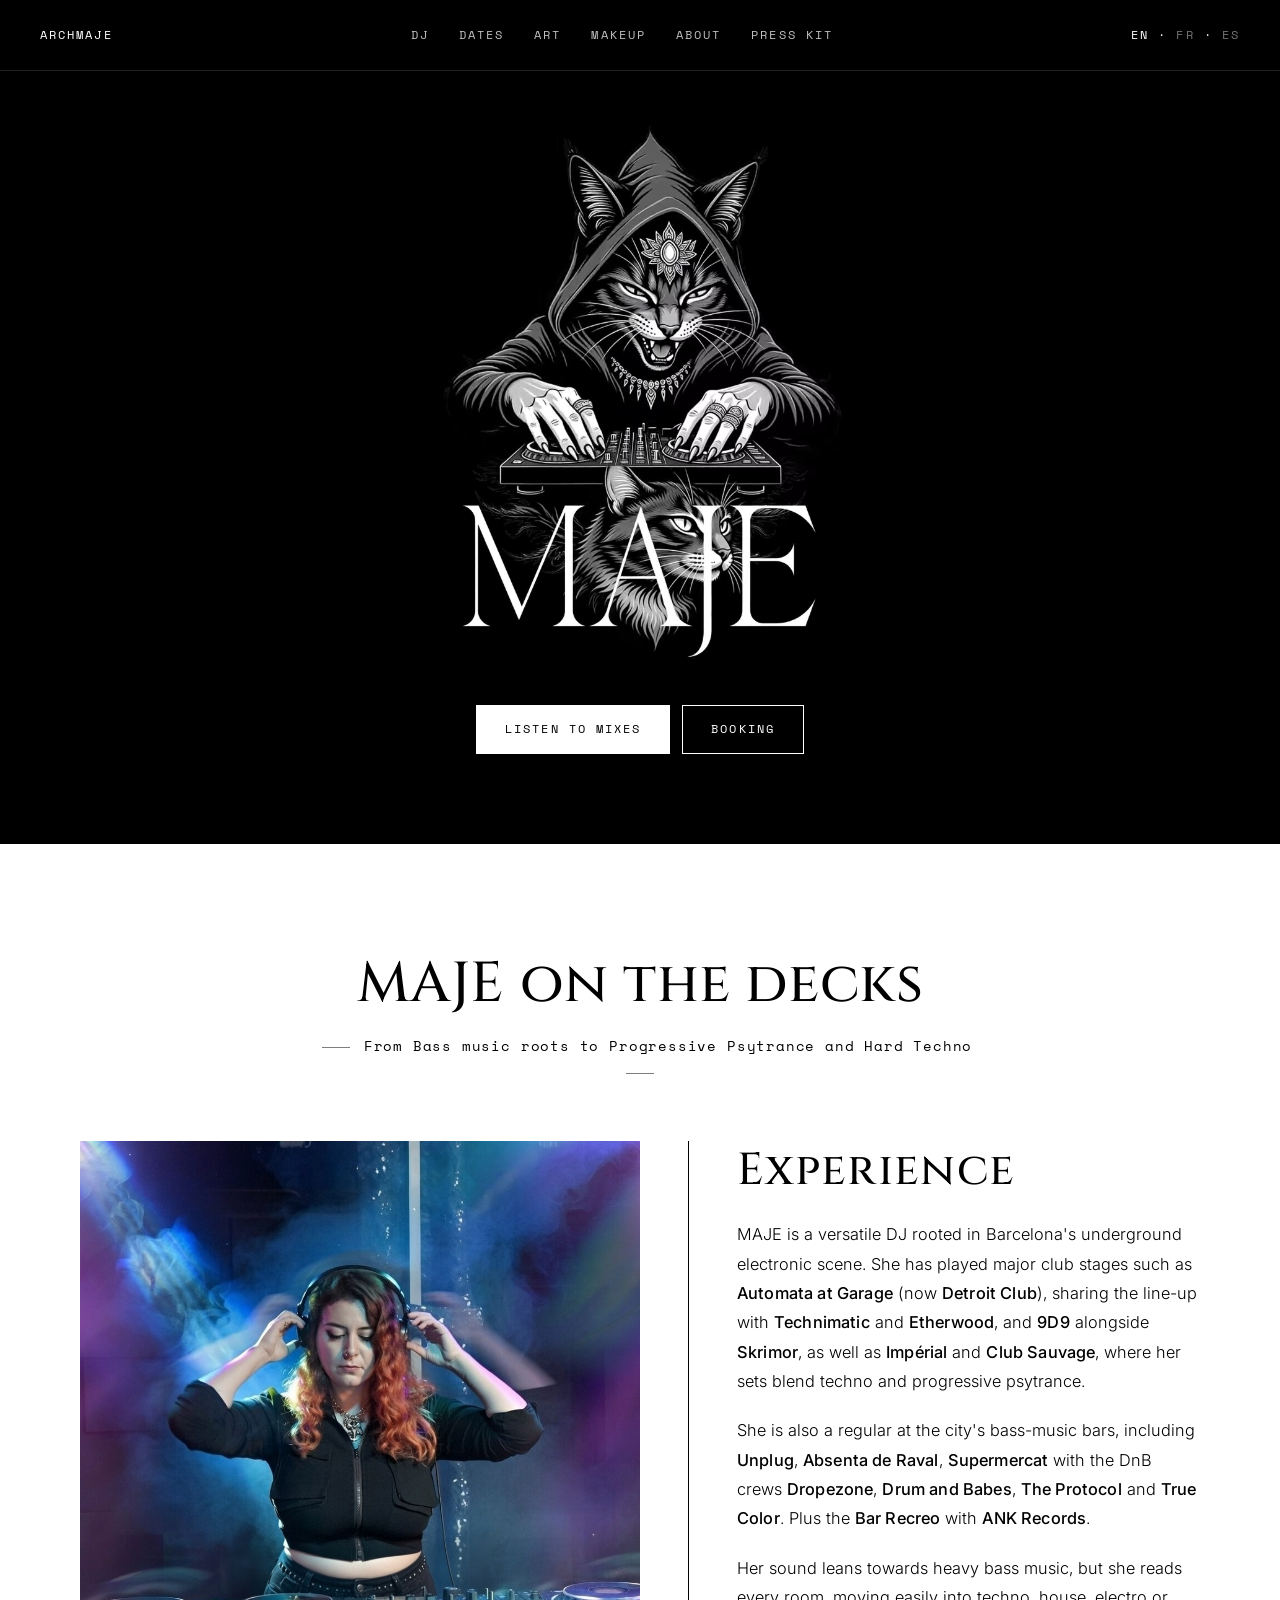
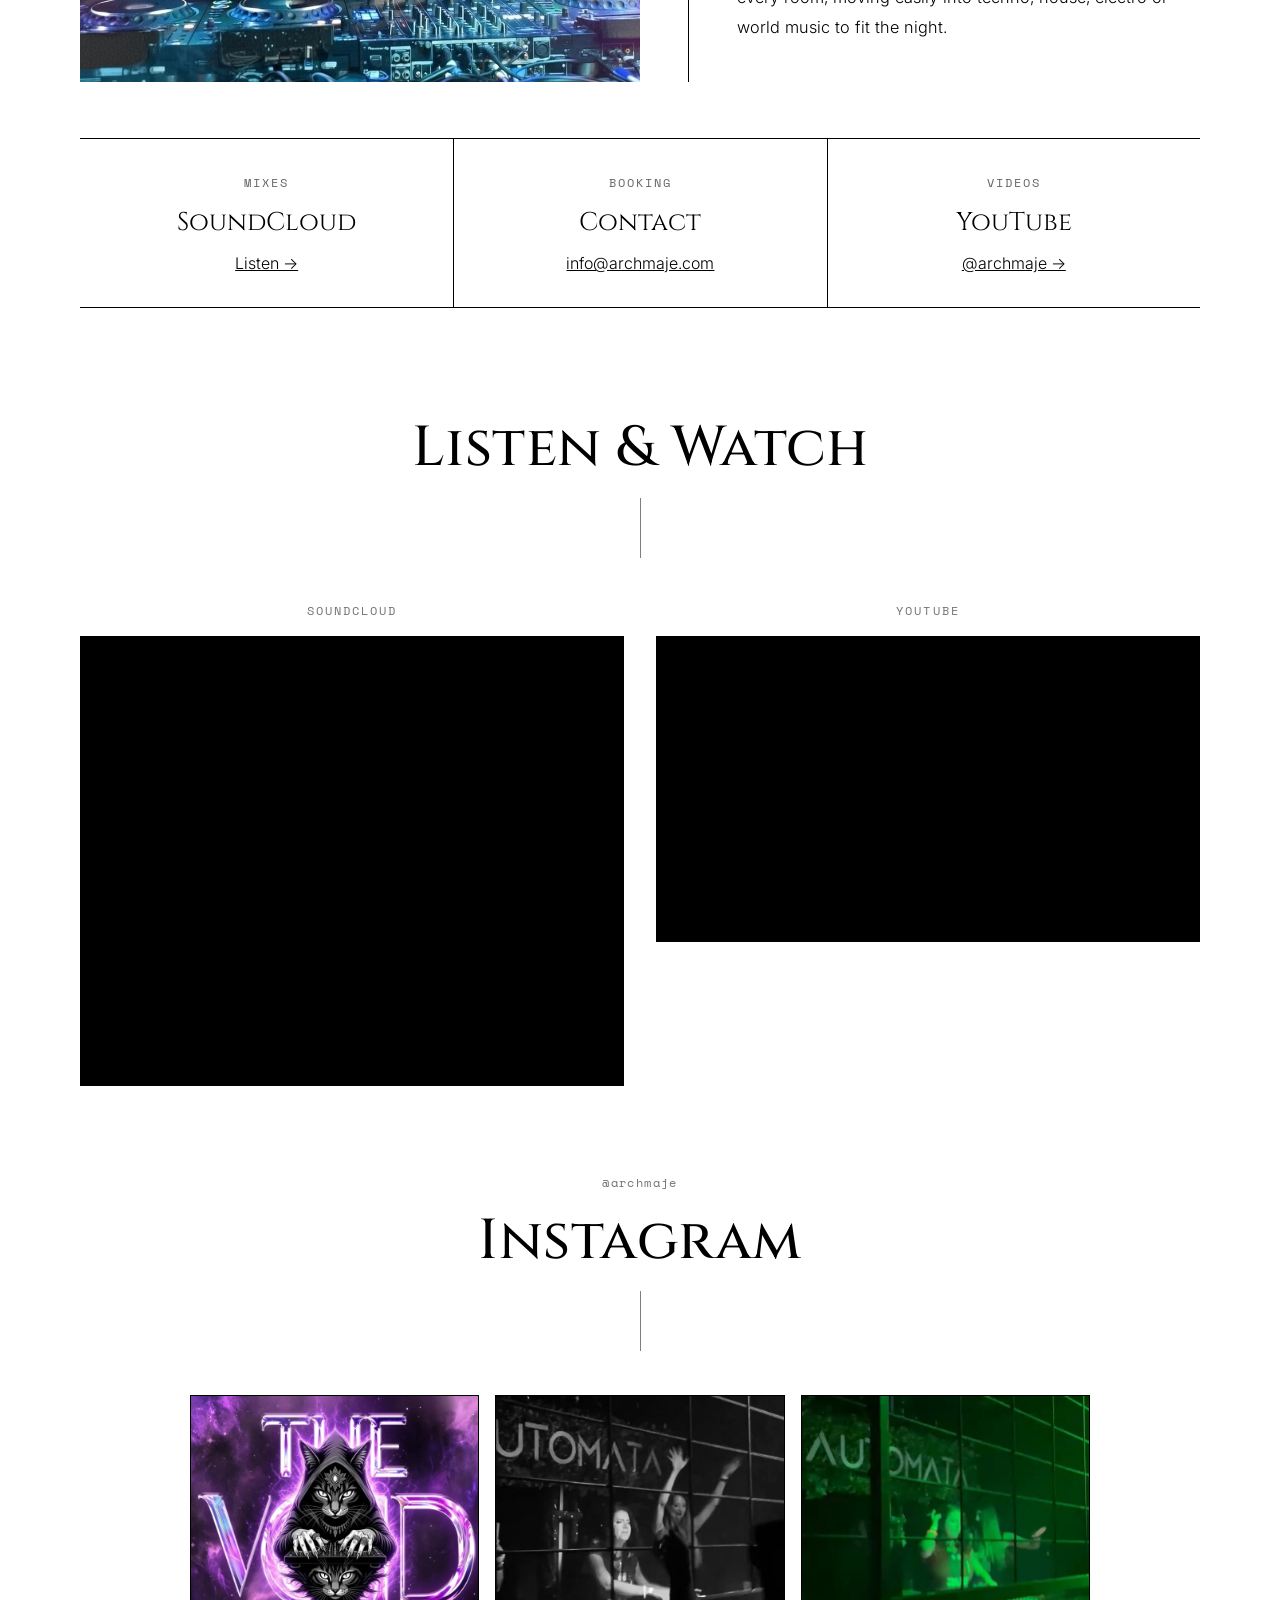
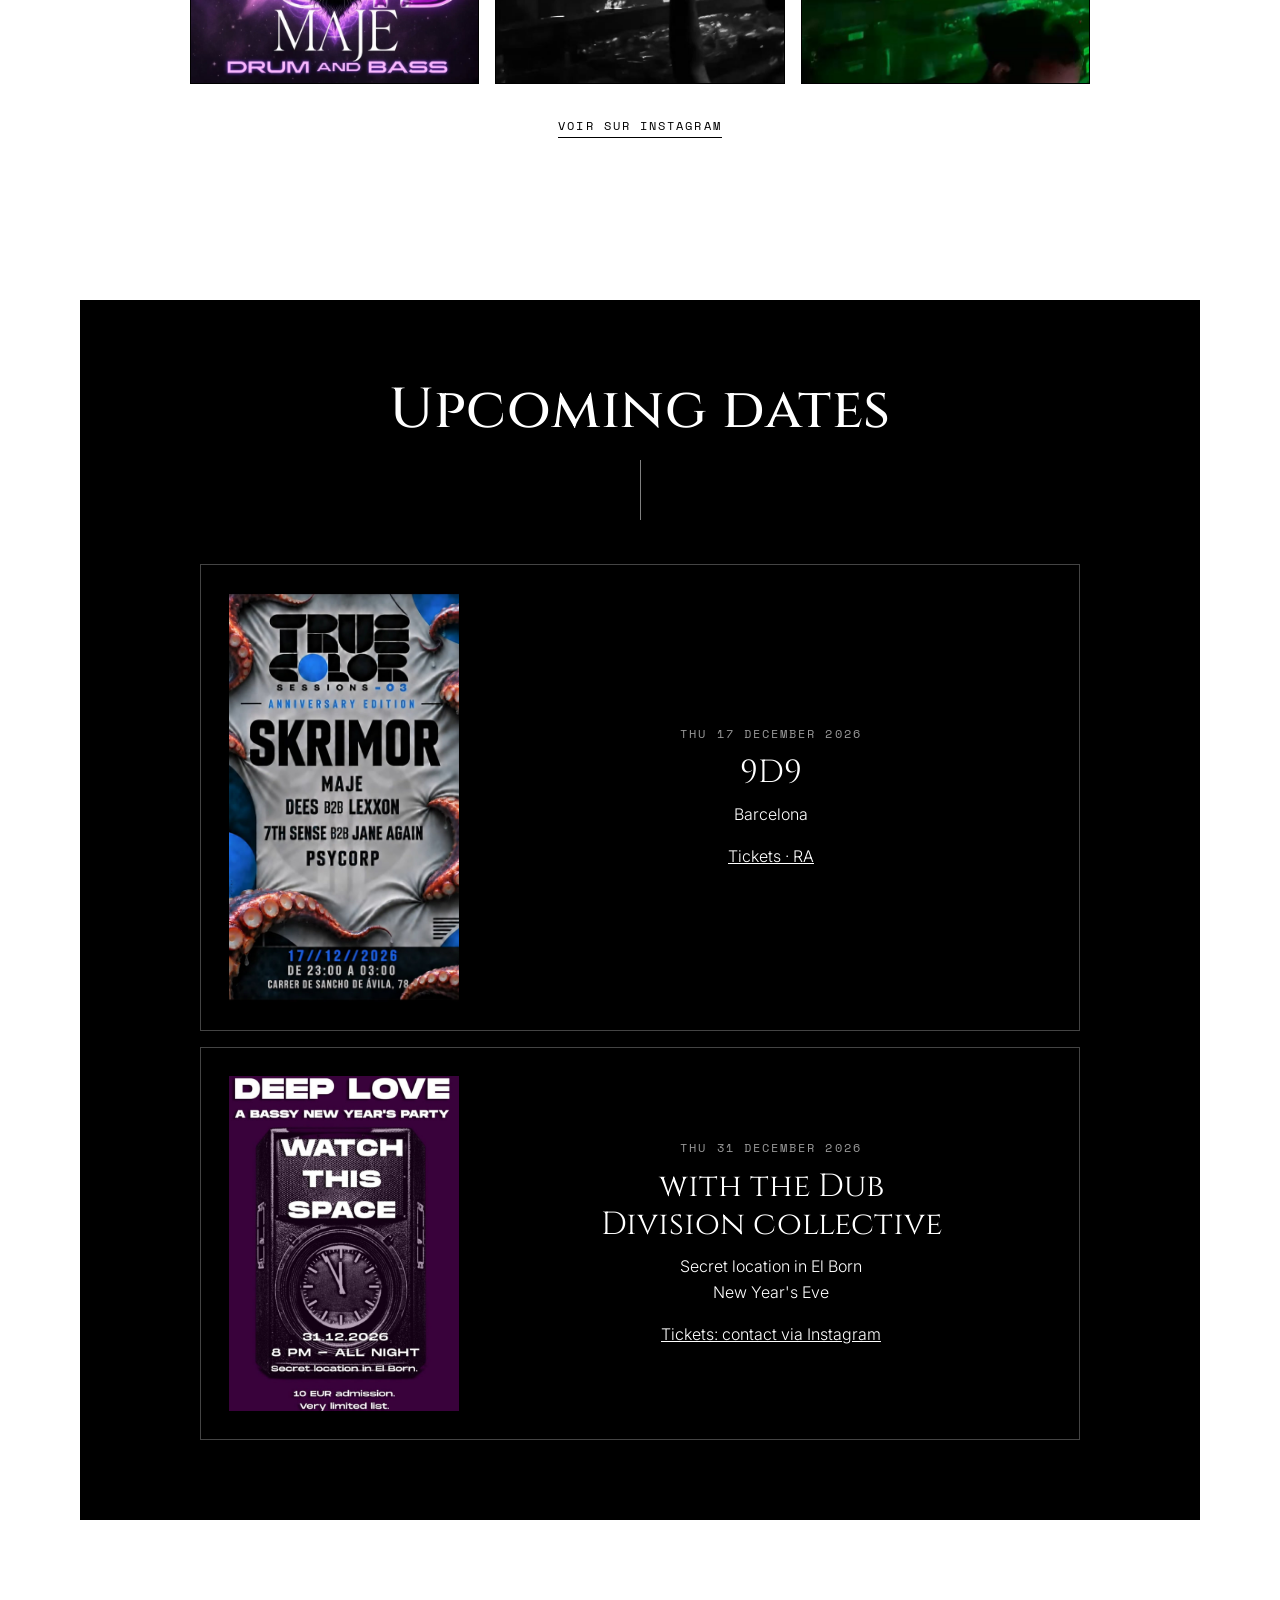
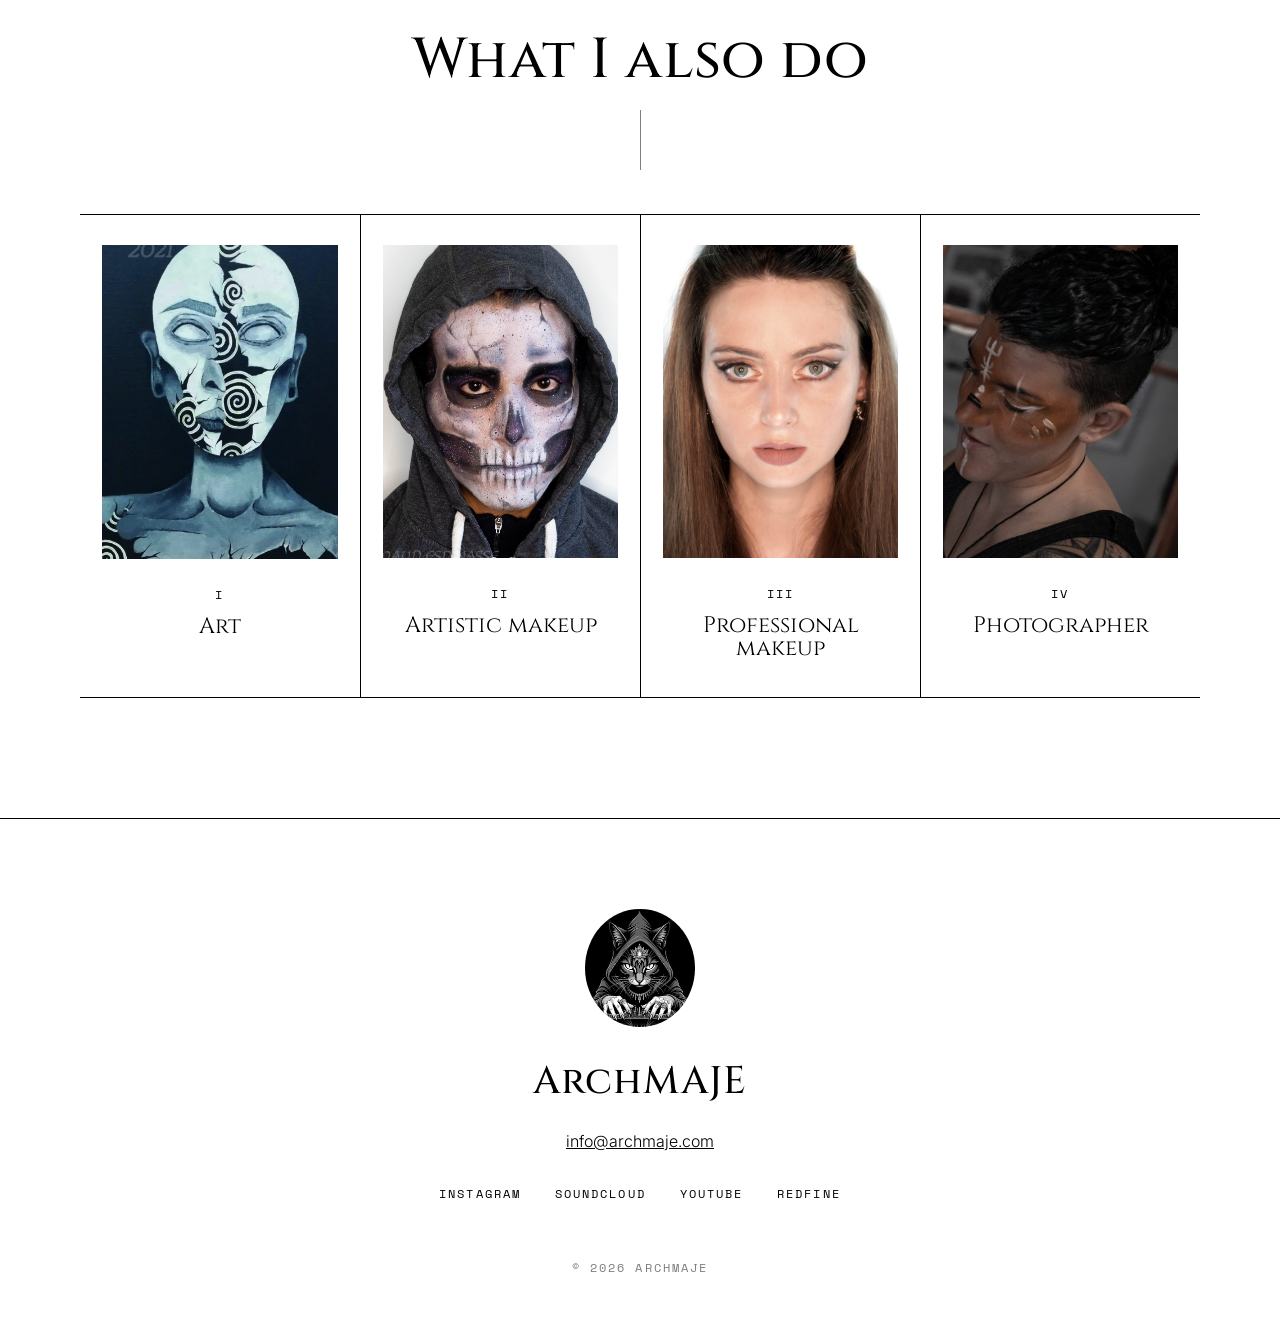
==== commit e2b62217: "Play the home hero logo as a looping animation. Replace the static DJ cat mark with the square loop," ====
--- a/index.html
+++ b/index.html
@@ -14,61 +14,15 @@
 :root{--w:1120px}
 .col{max-width:calc(var(--w) + 64px);margin:0 auto;padding:0 32px}
 .hero{text-align:center;padding:40px 0 80px}
+.hero-logo{position:relative;width:min(560px,82vw);aspect-ratio:1/1;margin:0 auto;background:#000;line-height:0}
+.hero-logo video,.hero-logo img{position:absolute;inset:0;width:100%;height:100%;margin:0;object-fit:contain;background:#000;display:block}
+.hero-logo .hero-still{display:none}
 .hero .btns{margin-top:34px}
-/* Home-page logo only. Idle frame is the original artwork; playing swaps in cut-out paws and discs. */
-.dj-logo{display:block;width:min(560px,82vw);margin:0 auto;padding:0;border:0;background:transparent;color:inherit;cursor:pointer;position:relative;line-height:0;touch-action:manipulation;-webkit-tap-highlight-color:transparent}
-.dj-logo:focus{outline:none}
-.dj-logo:focus-visible{outline:1px solid #fff;outline-offset:6px}
-.dj-logo__still{width:100%;height:auto;display:block}
-.dj-logo__stage{position:absolute;inset:0;visibility:hidden}
-.dj-logo.is-playing .dj-logo__stage{visibility:visible}
-.dj-logo__patch{position:absolute;left:calc(247 / 1090 * 100%);top:calc(682 / 1369 * 100%);width:calc(580 / 1090 * 100%);height:calc(204 / 1369 * 100%);display:block}
-.dj-logo__platter{position:absolute;width:calc(114 / 1090 * 100%);aspect-ratio:1;overflow:hidden;pointer-events:none;z-index:2}
-.dj-logo__platter--l{left:calc(341 / 1090 * 100%);top:calc(809 / 1369 * 100%);clip-path:inset(0 0 52% 0)}
-.dj-logo__platter--r{left:calc(653 / 1090 * 100%);top:calc(809 / 1369 * 100%);clip-path:inset(0 0 52% 0)}
-.dj-logo__disc{display:block;width:100%;height:100%;border-radius:50%;background:url("assets/logo-dj/disc.svg") center/cover no-repeat;transform-origin:50% 50%}
-.dj-logo__paw{position:absolute;z-index:3;height:auto;display:block;pointer-events:none}
-.dj-logo__paw--l{left:calc(249 / 1090 * 100%);top:calc(684 / 1369 * 100%);width:calc(254 / 1090 * 100%);transform-origin:18% 8%}
-.dj-logo__paw--r{left:calc(550 / 1090 * 100%);top:calc(684 / 1369 * 100%);width:calc(275 / 1090 * 100%);transform-origin:84% 8%}
-.dj-logo.is-playing .dj-logo__paw--l{animation:dj-paw-l 2.8s linear infinite}
-.dj-logo.is-playing .dj-logo__paw--r{animation:dj-paw-r 2.8s linear infinite}
-.dj-logo.is-playing .dj-logo__platter--l .dj-logo__disc{animation:dj-disc-l 2.8s linear infinite}
-.dj-logo.is-playing .dj-logo__platter--r .dj-logo__disc{animation:dj-disc-r 2.8s linear infinite}
-@keyframes dj-paw-l{
- 0%{transform:rotate(0deg) translateX(0)}
- 14%{transform:rotate(-5.5deg) translateX(-0.8%)}
- 30%{transform:rotate(5deg) translateX(1.3%)}
- 46%{transform:rotate(-3.5deg) translateX(-0.6%)}
- 68%{transform:rotate(2.4deg) translateX(0.5%)}
- 100%{transform:rotate(0deg) translateX(0)}
+@media (prefers-reduced-motion: reduce){
+ .hero-logo video{display:none}
+ .hero-logo .hero-still{display:block}
 }
-@keyframes dj-paw-r{
- 0%{transform:rotate(0deg) translateX(0)}
- 18%{transform:rotate(5.5deg) translateX(0.9%)}
- 36%{transform:rotate(-5deg) translateX(-1.4%)}
- 54%{transform:rotate(3.2deg) translateX(0.6%)}
- 76%{transform:rotate(-1.8deg) translateX(-0.3%)}
- 100%{transform:rotate(0deg) translateX(0)}
-}
-@keyframes dj-disc-l{
- 0%{transform:rotate(0deg)}
- 14%{transform:rotate(-42deg)}
- 30%{transform:rotate(36deg)}
- 46%{transform:rotate(8deg)}
- 100%{transform:rotate(360deg)}
-}
-@keyframes dj-disc-r{
- 0%{transform:rotate(0deg)}
- 18%{transform:rotate(30deg)}
- 36%{transform:rotate(-48deg)}
- 54%{transform:rotate(-12deg)}
- 100%{transform:rotate(-360deg)}
-}
-@media (prefers-reduced-motion:reduce){
- .dj-logo.is-playing .dj-logo__paw--l,
- .dj-logo.is-playing .dj-logo__paw--r,
- .dj-logo.is-playing .dj-logo__disc{animation:none}
-}
+.hero-logo.is-gif video,.hero-logo.is-gif .hero-still{display:none}
 #dj{padding:110px 0 0}
 .intro{max-width:720px;margin:0 auto 56px;text-align:center}
 .intro .genres{font-size:.85rem;letter-spacing:.06em;line-height:1.9;margin:0}
@@ -142,16 +96,50 @@
   <span class="lang mono"><a class="on" href="#">EN</a> · <a href="#">FR</a> · <a href="#">ES</a></span>
  </div>
  <div class="hero">
-  <button type="button" class="dj-logo" aria-pressed="false" aria-label="Faire mixer le chat">
-   <img class="dj-logo__still" src="assets/logo-cats-mark.jpg" width="1090" height="1369" alt="">
-   <span class="dj-logo__stage">
-    <img class="dj-logo__patch" src="assets/logo-dj/deck-patch.png" alt="">
-    <span class="dj-logo__platter dj-logo__platter--l"><span class="dj-logo__disc"></span></span>
-    <span class="dj-logo__platter dj-logo__platter--r"><span class="dj-logo__disc"></span></span>
-    <img class="dj-logo__paw dj-logo__paw--l" src="assets/logo-dj/paw-left.png" alt="">
-    <img class="dj-logo__paw dj-logo__paw--r" src="assets/logo-dj/paw-right.png" alt="">
-   </span>
-  </button>
+  <div class="hero-logo">
+   <video autoplay muted loop playsinline preload="auto" poster="assets/animation/archmaje-home-poster.jpg" width="904" height="904" role="img" aria-label="Logo Maje : chat DJ qui mixe">
+    <source src="assets/animation/archmaje-home-loop.webm" type="video/webm" media="(prefers-reduced-motion: no-preference)">
+    <source src="assets/animation/archmaje-home-loop.mp4" type="video/mp4" media="(prefers-reduced-motion: no-preference)">
+    <img src="assets/animation/archmaje-home-poster.jpg" width="904" height="904" alt="Logo Maje : chat DJ qui mixe">
+   </video>
+   <img class="hero-still" src="assets/animation/archmaje-home-poster.jpg" width="904" height="904" alt="Logo Maje : chat DJ qui mixe">
+  </div>
+  <script>
+  (function () {
+   var root = document.querySelector(".hero-logo");
+   var video = root && root.querySelector("video");
+   if (!video) return;
+   var reduce = window.matchMedia("(prefers-reduced-motion: reduce)").matches;
+   if (reduce) {
+    video.removeAttribute("autoplay");
+    video.pause();
+    return;
+   }
+   function showGif() {
+    if (root.classList.contains("is-gif")) return;
+    var img = document.createElement("img");
+    img.src = "assets/animation/archmaje-home-loop.gif";
+    img.alt = "Logo Maje : chat DJ qui mixe";
+    img.width = 480;
+    img.height = 480;
+    root.classList.add("is-gif");
+    root.appendChild(img);
+   }
+   if (typeof video.canPlayType !== "function") {
+    showGif();
+    return;
+   }
+   var webm = video.canPlayType("video/webm");
+   var mp4 = video.canPlayType("video/mp4");
+   if (!webm && !mp4) showGif();
+   video.addEventListener("error", function (event) {
+    var sources = video.querySelectorAll("source");
+    var last = sources[sources.length - 1];
+    if (event.target !== last && event.target !== video) return;
+    showGif();
+   }, true);
+  })();
+  </script>
   <div class="btns"><a class="btn fill mono" href="https://soundcloud.com/maud-espinasse">Listen to mixes</a><a class="btn mono" href="mailto:info@archmaje.com">Booking</a></div>
  </div>
 </div>
@@ -254,32 +242,4 @@
  <p class="mono" style="opacity:.5">© 2026 ArchMAJE</p>
 </footer>
 <script src="/assets/instagram.js"></script>
-<script>
-(function () {
-  var btn = document.querySelector('.dj-logo');
-  if (!btn) return;
-  var reduce = window.matchMedia('(prefers-reduced-motion: reduce)');
-  var off = 'Faire mixer le chat';
-  var onLabel = 'Arrêter de mixer le chat';
-  function setPlaying(on) {
-    btn.classList.toggle('is-playing', on);
-    btn.setAttribute('aria-pressed', on ? 'true' : 'false');
-    btn.setAttribute('aria-label', on ? onLabel : off);
-  }
-  btn.addEventListener('click', function () {
-    if (reduce.matches) return;
-    setPlaying(!btn.classList.contains('is-playing'));
-  });
-  btn.addEventListener('keydown', function (e) {
-    if (e.repeat || (e.key !== 'Enter' && e.key !== ' ')) return;
-    e.preventDefault();
-    btn.click();
-  });
-  if (reduce.addEventListener) {
-    reduce.addEventListener('change', function () {
-      if (reduce.matches) setPlaying(false);
-    });
-  }
-})();
-</script>
 </body></html>
